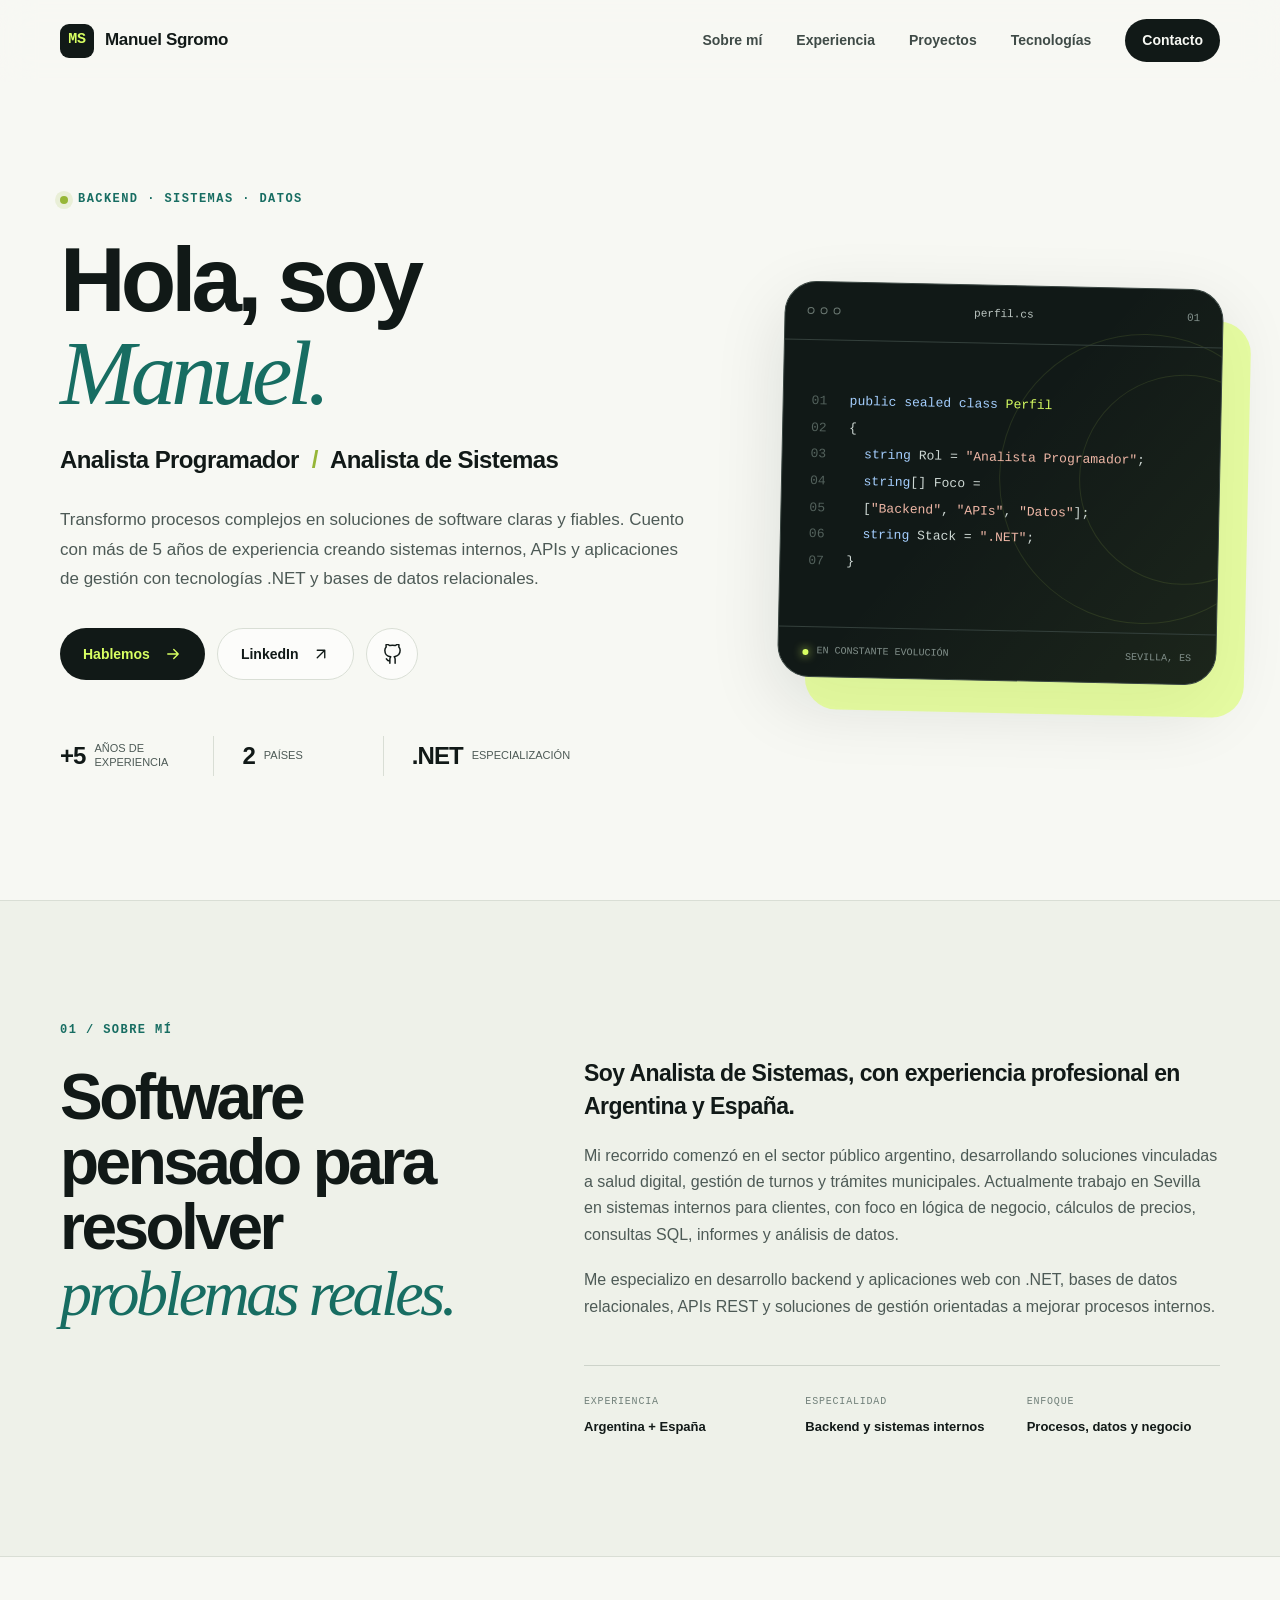
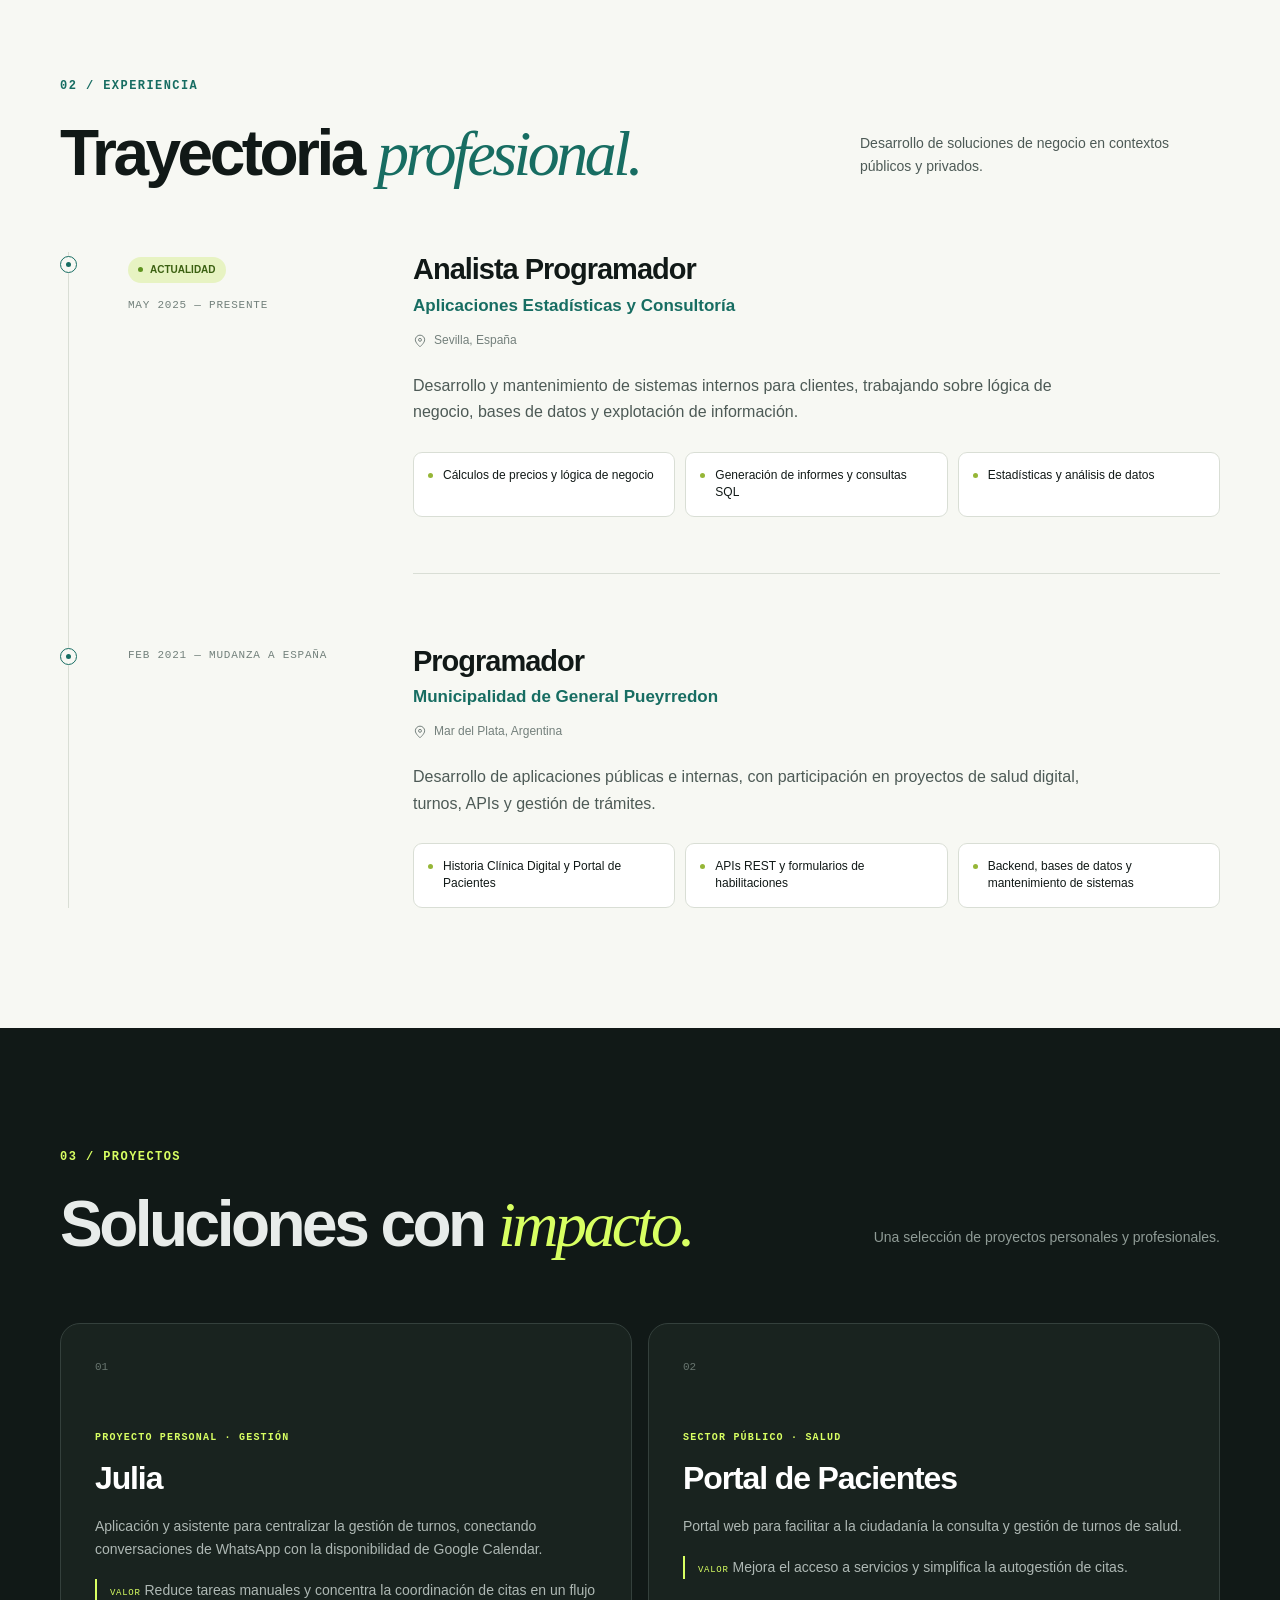
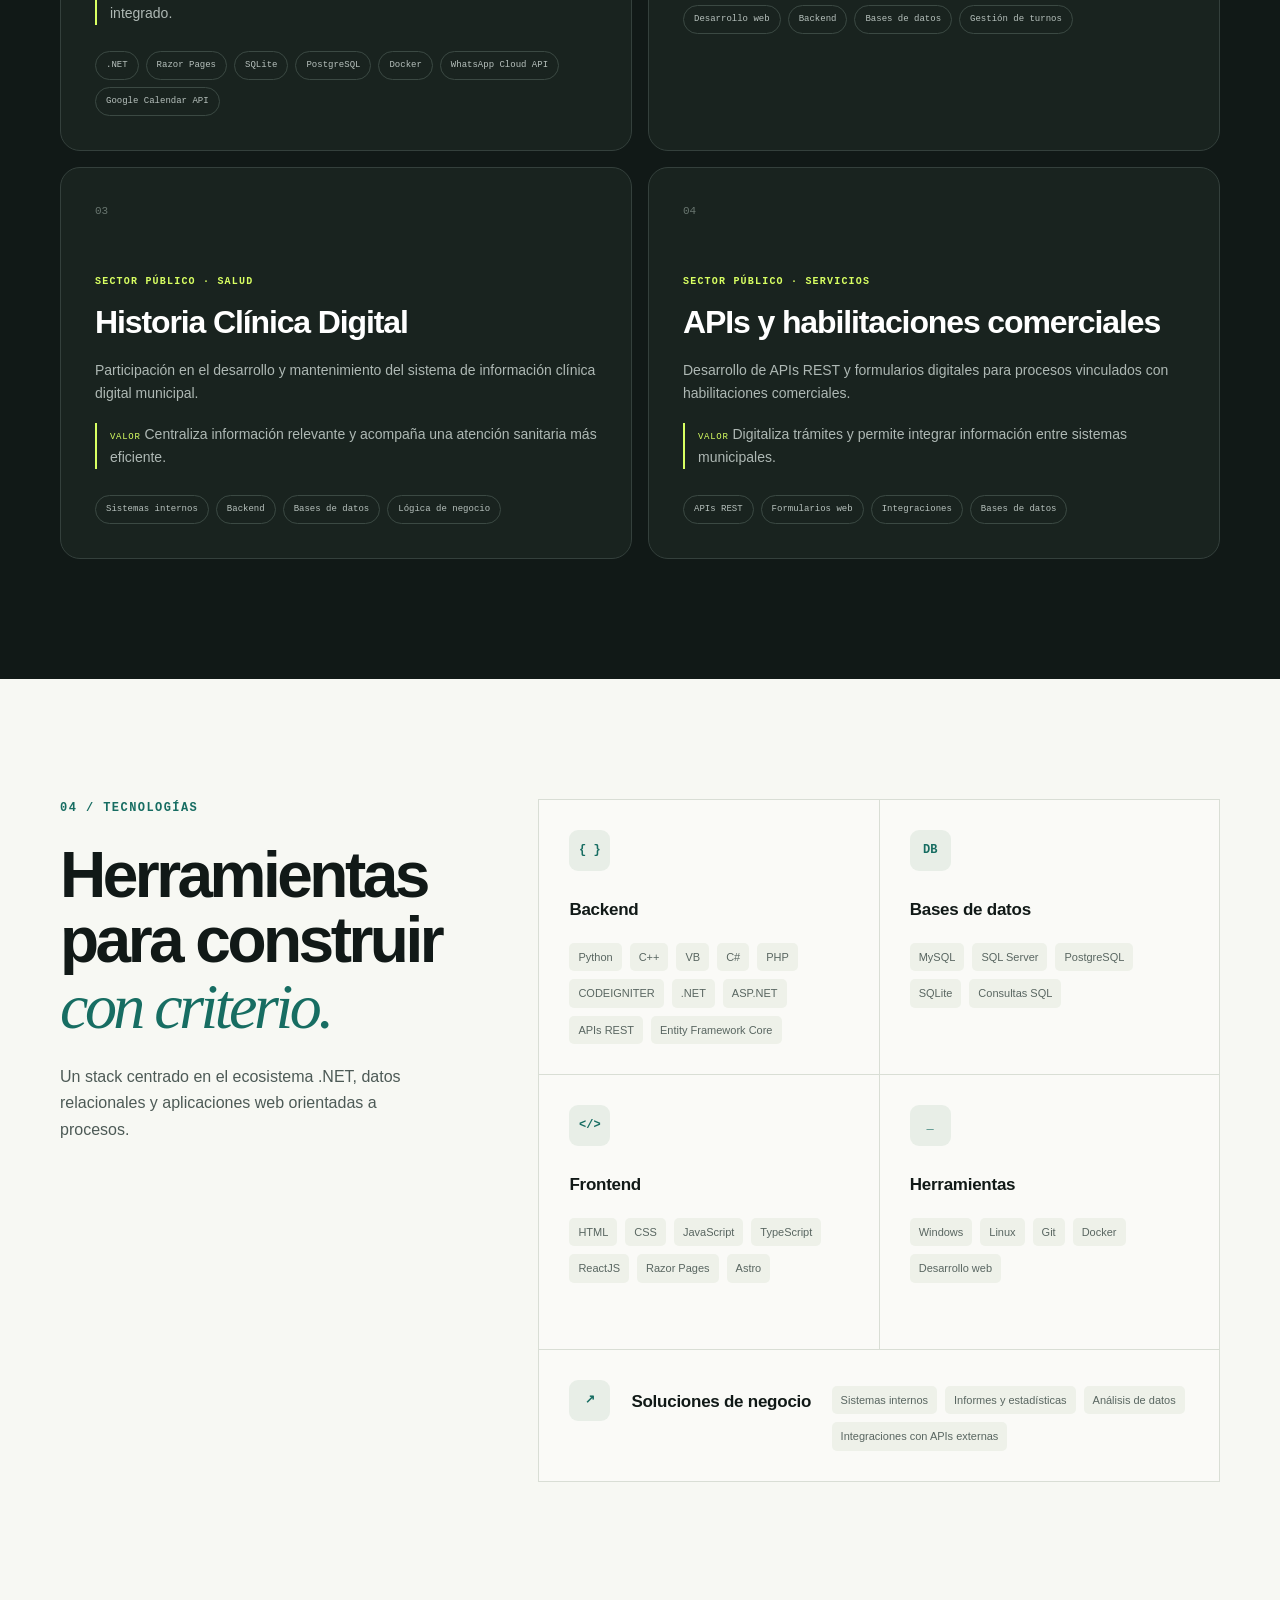
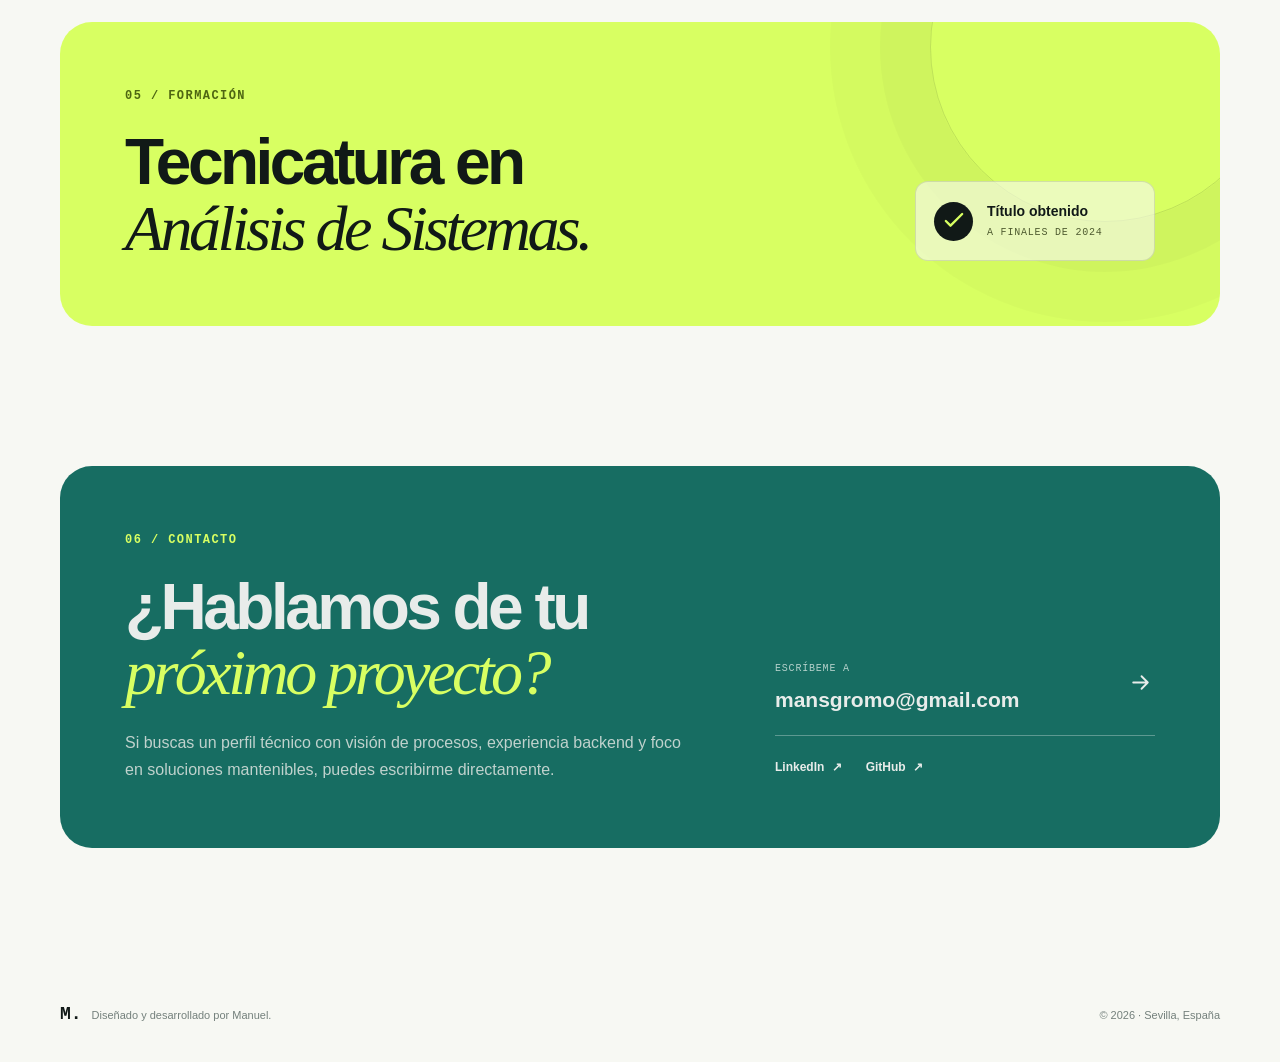
==== index.html @ 5b194688 "Add JSON-LD structured data for personal info Added structured data for 'Manuel Sgromo' as a Person." ====
<!DOCTYPE html>
<html lang="es">
<head>
    <meta charset="utf-8">
    <meta name="viewport" content="width=device-width, initial-scale=1.0">
    <title>Manuel — Analista Programador</title>
    <meta name="description" content="Portfolio de Manuel, Analista Programador con experiencia en .NET, sistemas internos, APIs REST, bases de datos e informes.">
    <meta name="theme-color" content="#111917">
    <meta property="og:type" content="website">
    <meta property="og:title" content="Manuel — Analista Programador">
    <meta property="og:description" content="Desarrollo backend, sistemas internos, APIs y soluciones de gestión con .NET.">
    <link rel="icon" href="favicon.svg" type="image/svg+xml">
    <link rel="stylesheet" href="css/site.css">
    <script type="application/ld+json">
    {
      "@context": "https://schema.org",
      "@type": "Person",
      "name": "Manuel Sgromo",
      "jobTitle": "Analista Programador",
      "url": "https://manuelsgromo.dev.ar",
      "email": "mansgromo@gmail.com",
      "sameAs": [
        "https://www.linkedin.com/in/manuelsgromo/",
        "https://github.com/Msgromo"
      ],
      "worksFor": {
        "@type": "Organization",
        "name": "Aplicaciones Estadísticas y Consultoría"
      },
      "address": {
        "@type": "PostalAddress",
        "addressLocality": "Sevilla",
        "addressCountry": "ES"
      },
      "knowsAbout": [".NET", "C#", "ASP.NET", "Razor Pages", "SQL Server", "PostgreSQL", "APIs REST", "Entity Framework Core", "Docker"]
    }
    </script>
</head>
<body>
    <a class="skip-link" href="#contenido">Saltar al contenido</a>

    <header class="site-header" id="inicio">
        <nav class="nav container" aria-label="Navegación principal">
            <a class="brand" href="#inicio" aria-label="Ir al inicio">
                <span class="brand-mark" aria-hidden="true">MS</span>
                <span>Manuel Sgromo</span>
            </a>

            <button class="menu-button" type="button" aria-expanded="false" aria-controls="main-menu">
                <span class="sr-only">Abrir menú</span>
                <span></span><span></span>
            </button>

            <div class="nav-menu" id="main-menu">
                <a href="#sobre-mi">Sobre mí</a>
                <a href="#experiencia">Experiencia</a>
                <a href="#proyectos">Proyectos</a>
                <a href="#tecnologias">Tecnologías</a>
                <a class="nav-contact" href="#contacto">Contacto</a>
            </div>
        </nav>
    </header>

    <main id="contenido">
        <section class="hero section" aria-labelledby="hero-title">
            <div class="container hero-grid">
                <div class="hero-copy">
                    <p class="eyebrow"><span></span> Backend · Sistemas · Datos</p>
                    <h1 id="hero-title">Hola, soy <em>Manuel.</em></h1>
                    <p class="hero-role">Analista Programador <span>/</span> Analista de Sistemas</p>
                    <p class="hero-description">
                        Transformo procesos complejos en soluciones de software claras y fiables. Cuento con más de 5 años de
                        experiencia creando sistemas internos, APIs y aplicaciones de gestión con tecnologías .NET y bases de
                        datos relacionales.
                    </p>
                    <div class="hero-actions">
                        <a class="button button-primary" href="#contacto">
                            Hablemos
                            <svg viewBox="0 0 24 24" aria-hidden="true">
                                <path d="m5 12h14m-6-6 6 6-6 6"></path>
                            </svg>
                        </a>
                        <a class="button button-secondary" href="https://www.linkedin.com/in/manuelsgromo/" target="_blank" rel="noreferrer">
                            LinkedIn
                            <svg viewBox="0 0 24 24" aria-hidden="true">
                                <path d="M7 17 17 7M7 7h10v10"></path>
                            </svg>
                        </a>
                        <a class="icon-button" href="https://github.com/Msgromo" target="_blank" rel="noreferrer" aria-label="Perfil de GitHub de Manuel">
                            <svg viewBox="0 0 24 24" aria-hidden="true">
                                <path d="M15 22v-4a4.8 4.8 0 0 0-1-3.5c3.28-.36 6.72-1.61 6.72-7.25A5.65 5.65 0 0 0 19.22 3.3 5.3 5.3 0 0 0 19.08.3S17.9-.08 15 1.8a13.4 13.4 0 0 0-6 0C6.1-.08 4.92.3 4.92.3a5.3 5.3 0 0 0-.14 3A5.65 5.65 0 0 0 3.28 7.3c0 5.6 3.44 6.85 6.72 7.25A4.8 4.8 0 0 0 9 18v4M9 19c-3 .92-3-1.5-4-2"></path>
                            </svg>
                        </a>
                    </div>

                    <dl class="hero-stats" aria-label="Resumen profesional">
                        <div>
                            <dt>+5</dt>
                            <dd>años de experiencia</dd>
                        </div>
                        <div>
                            <dt>2</dt>
                            <dd>países</dd>
                        </div>
                        <div>
                            <dt>.NET</dt>
                            <dd>especialización</dd>
                        </div>
                    </dl>
                </div>

                <div class="profile-card" aria-label="Perfil técnico de Manuel">
                    <div class="profile-card-top">
                        <span class="window-dots" aria-hidden="true"><i></i><i></i><i></i></span>
                        <span>perfil.cs</span>
                        <span>01</span>
                    </div>
                    <div class="code-block" aria-hidden="true">
                        <p><span class="line-number">01</span><span class="code-keyword">public sealed class</span> <span class="code-type">Perfil</span></p>
                        <p><span class="line-number">02</span>{</p>
                        <p><span class="line-number">03</span>&nbsp;&nbsp;<span class="code-keyword">string</span> Rol = <span class="code-string">"Analista Programador"</span>;</p>
                        <p><span class="line-number">04</span>&nbsp;&nbsp;<span class="code-keyword">string</span>[] Foco =</p>
                        <p><span class="line-number">05</span>&nbsp;&nbsp;[<span class="code-string">"Backend"</span>, <span class="code-string">"APIs"</span>, <span class="code-string">"Datos"</span>];</p>
                        <p><span class="line-number">06</span>&nbsp;&nbsp;<span class="code-keyword">string</span> Stack = <span class="code-string">".NET"</span>;</p>
                        <p><span class="line-number">07</span>}</p>
                    </div>
                    <div class="profile-card-footer">
                        <span><i></i> En constante evolución</span>
                        <span>Sevilla, ES</span>
                    </div>
                    <div class="orbit orbit-one"></div>
                    <div class="orbit orbit-two"></div>
                </div>
            </div>
        </section>

        <section class="section section-muted" id="sobre-mi" aria-labelledby="about-title">
            <div class="container about-grid">
                <header class="section-heading">
                    <p class="section-index">01 / Sobre mí</p>
                    <h2 id="about-title">Software pensado para resolver <em>problemas reales.</em></h2>
                </header>
                <div class="about-content">
                    <p class="about-lead">Soy Analista de Sistemas, con experiencia profesional en Argentina y España.</p>
                    <p>Mi recorrido comenzó en el sector público argentino, desarrollando soluciones vinculadas a salud digital,
                        gestión de turnos y trámites municipales. Actualmente trabajo en Sevilla en sistemas internos para
                        clientes, con foco en lógica de negocio, cálculos de precios, consultas SQL, informes y análisis de
                        datos.</p>
                    <p>Me especializo en desarrollo backend y aplicaciones web con .NET, bases de datos relacionales, APIs REST
                        y soluciones de gestión orientadas a mejorar procesos internos.</p>
                    <div class="about-details">
                        <div><span>Experiencia</span><strong>Argentina + España</strong></div>
                        <div><span>Especialidad</span><strong>Backend y sistemas internos</strong></div>
                        <div><span>Enfoque</span><strong>Procesos, datos y negocio</strong></div>
                    </div>
                </div>
            </div>
        </section>

        <section class="section" id="experiencia" aria-labelledby="experience-title">
            <div class="container">
                <header class="section-heading heading-row">
                    <div>
                        <p class="section-index">02 / Experiencia</p>
                        <h2 id="experience-title">Trayectoria <em>profesional.</em></h2>
                    </div>
                    <p class="heading-note">Desarrollo de soluciones de negocio en contextos públicos y privados.</p>
                </header>

                <div class="timeline">
                    <article class="experience-card">
                        <div class="timeline-marker"><span></span></div>
                        <div class="experience-meta">
                            <span class="status-pill"><i></i> Actualidad</span>
                            <time datetime="2025-05">MAY 2025 — PRESENTE</time>
                        </div>
                        <div class="experience-body">
                            <h3>Analista Programador</h3>
                            <p class="company">Aplicaciones Estadísticas y Consultoría</p>
                            <p class="location"><svg viewBox="0 0 24 24" aria-hidden="true"><path d="M20 10c0 5-8 12-8 12S4 15 4 10a8 8 0 1 1 16 0Z"></path><circle cx="12" cy="10" r="2.5"></circle></svg>Sevilla, España</p>
                            <p>Desarrollo y mantenimiento de sistemas internos para clientes, trabajando sobre lógica de
                                negocio, bases de datos y explotación de información.</p>
                            <ul class="responsibility-list">
                                <li>Cálculos de precios y lógica de negocio</li>
                                <li>Generación de informes y consultas SQL</li>
                                <li>Estadísticas y análisis de datos</li>
                            </ul>
                        </div>
                    </article>

                    <article class="experience-card">
                        <div class="timeline-marker"><span></span></div>
                        <div class="experience-meta">
                            <time datetime="2021-02">FEB 2021 — MUDANZA A ESPAÑA</time>
                        </div>
                        <div class="experience-body">
                            <h3>Programador</h3>
                            <p class="company">Municipalidad de General Pueyrredon</p>
                            <p class="location"><svg viewBox="0 0 24 24" aria-hidden="true"><path d="M20 10c0 5-8 12-8 12S4 15 4 10a8 8 0 1 1 16 0Z"></path><circle cx="12" cy="10" r="2.5"></circle></svg>Mar del Plata, Argentina</p>
                            <p>Desarrollo de aplicaciones públicas e internas, con participación en proyectos de salud digital,
                                turnos, APIs y gestión de trámites.</p>
                            <ul class="responsibility-list">
                                <li>Historia Clínica Digital y Portal de Pacientes</li>
                                <li>APIs REST y formularios de habilitaciones</li>
                                <li>Backend, bases de datos y mantenimiento de sistemas</li>
                            </ul>
                        </div>
                    </article>
                </div>
            </div>
        </section>

        <section class="section section-dark" id="proyectos" aria-labelledby="projects-title">
            <div class="container">
                <header class="section-heading heading-row heading-light">
                    <div>
                        <p class="section-index">03 / Proyectos</p>
                        <h2 id="projects-title">Soluciones con <em>impacto.</em></h2>
                    </div>
                    <p class="heading-note">Una selección de proyectos personales y profesionales.</p>
                </header>

                <div class="projects-grid">
                    <article class="project-card">
                        <div class="project-number">01</div>
                        <div class="project-content">
                            <div class="project-kicker">Proyecto personal · Gestión</div>
                            <h3>Julia</h3>
                            <p>Aplicación y asistente para centralizar la gestión de turnos, conectando conversaciones de
                                WhatsApp con la disponibilidad de Google Calendar.</p>
                            <p class="project-value"><span>Valor</span> Reduce tareas manuales y concentra la coordinación de
                                citas en un flujo integrado.</p>
                            <ul class="tag-list" aria-label="Tecnologías de Julia">
                                <li>.NET</li>
                                <li>Razor Pages</li>
                                <li>SQLite</li>
                                <li>PostgreSQL</li>
                                <li>Docker</li>
                                <li>WhatsApp Cloud API</li>
                                <li>Google Calendar API</li>
                            </ul>
                        </div>
                    </article>

                    <article class="project-card">
                        <div class="project-number">02</div>
                        <div class="project-kicker">Sector público · Salud</div>
                        <h3>Portal de Pacientes</h3>
                        <p>Portal web para facilitar a la ciudadanía la consulta y gestión de turnos de salud.</p>
                        <p class="project-value"><span>Valor</span> Mejora el acceso a servicios y simplifica la autogestión de
                            citas.</p>
                        <ul class="tag-list">
                            <li>Desarrollo web</li>
                            <li>Backend</li>
                            <li>Bases de datos</li>
                            <li>Gestión de turnos</li>
                        </ul>
                    </article>

                    <article class="project-card">
                        <div class="project-number">03</div>
                        <div class="project-kicker">Sector público · Salud</div>
                        <h3>Historia Clínica Digital</h3>
                        <p>Participación en el desarrollo y mantenimiento del sistema de información clínica digital municipal.</p>
                        <p class="project-value"><span>Valor</span> Centraliza información relevante y acompaña una atención
                            sanitaria más eficiente.</p>
                        <ul class="tag-list">
                            <li>Sistemas internos</li>
                            <li>Backend</li>
                            <li>Bases de datos</li>
                            <li>Lógica de negocio</li>
                        </ul>
                    </article>

                    <article class="project-card">
                        <div class="project-number">04</div>
                        <div class="project-kicker">Sector público · Servicios</div>
                        <h3>APIs y habilitaciones comerciales</h3>
                        <p>Desarrollo de APIs REST y formularios digitales para procesos vinculados con habilitaciones
                            comerciales.</p>
                        <p class="project-value"><span>Valor</span> Digitaliza trámites y permite integrar información entre
                            sistemas municipales.</p>
                        <ul class="tag-list">
                            <li>APIs REST</li>
                            <li>Formularios web</li>
                            <li>Integraciones</li>
                            <li>Bases de datos</li>
                        </ul>
                    </article>
                </div>
            </div>
        </section>

        <section class="section" id="tecnologias" aria-labelledby="skills-title">
            <div class="container skills-layout">
                <header class="section-heading skills-heading">
                    <p class="section-index">04 / Tecnologías</p>
                    <h2 id="skills-title">Herramientas para construir <em>con criterio.</em></h2>
                    <p>Un stack centrado en el ecosistema .NET, datos relacionales y aplicaciones web orientadas a procesos.</p>
                </header>

                <div class="skills-grid">
                    <article class="skill-group">
                        <div class="skill-icon">{ }</div>
                        <h3>Backend</h3>
                        <ul>
                            <li>Python</li>
                            <li>C++</li>
                            <li>VB</li>
                            <li>C#</li>
                            <li>PHP</li>
                            <li>CODEIGNITER</li>
                            <li>.NET</li>
                            <li>ASP.NET</li>
                            <li>APIs REST</li>
                            <li>Entity Framework Core</li>
                        </ul>
                    </article>
                    <article class="skill-group">
                        <div class="skill-icon">DB</div>
                        <h3>Bases de datos</h3>
                        <ul>
                            <li>MySQL</li>
                            <li>SQL Server</li>
                            <li>PostgreSQL</li>
                            <li>SQLite</li>
                            <li>Consultas SQL</li>
                        </ul>
                    </article>
                    <article class="skill-group">
                        <div class="skill-icon">&lt;/&gt;</div>
                        <h3>Frontend</h3>
                        <ul>
                            <li>HTML</li>
                            <li>CSS</li>
                            <li>JavaScript</li>
                            <li>TypeScript</li>
                            <li>ReactJS</li>
                            <li>Razor Pages</li>
                            <li>Astro</li>
                        </ul>
                    </article>
                    <article class="skill-group">
                        <div class="skill-icon">_</div>
                        <h3>Herramientas</h3>
                        <ul>
                            <li>Windows</li>
                            <li>Linux</li>
                            <li>Git</li>
                            <li>Docker</li>
                            <li>Desarrollo web</li>
                        </ul>
                    </article>
                    <article class="skill-group skill-wide">
                        <div class="skill-icon">↗</div>
                        <h3>Soluciones de negocio</h3>
                        <ul>
                            <li>Sistemas internos</li>
                            <li>Informes y estadísticas</li>
                            <li>Análisis de datos</li>
                            <li>Integraciones con APIs externas</li>
                        </ul>
                    </article>
                </div>
            </div>
        </section>

        <section class="section education-section" id="formacion" aria-labelledby="education-title">
            <div class="container">
                <article class="education-card">
                    <div>
                        <p class="section-index">05 / Formación</p>
                        <h2 id="education-title">Tecnicatura en<br><em>Análisis de Sistemas.</em></h2>
                    </div>
                    <div class="education-meta">
                        <span class="education-check" aria-hidden="true"><svg viewBox="0 0 24 24"><path d="m5 12 4 4L19 6"></path></svg></span>
                        <div><strong>Título obtenido</strong><span>A finales de 2024</span></div>
                    </div>
                </article>
            </div>
        </section>

        <section class="section contact-section" id="contacto" aria-labelledby="contact-title">
            <div class="container">
                <div class="contact-card">
                    <p class="section-index">06 / Contacto</p>
                    <div class="contact-grid">
                        <div>
                            <h2 id="contact-title">¿Hablamos de tu <em>próximo proyecto?</em></h2>
                            <p>Si buscas un perfil técnico con visión de procesos, experiencia backend y foco en soluciones
                                mantenibles, puedes escribirme directamente.</p>
                        </div>
                        <div class="contact-actions">
                            <a class="contact-email" href="mailto:mansgromo@gmail.com"><span>Escríbeme a</span><strong>mansgromo@gmail.com</strong><svg viewBox="0 0 24 24" aria-hidden="true"><path d="m5 12h14m-6-6 6 6-6 6"></path></svg></a>
                            <div class="social-links">
                                <a href="https://www.linkedin.com/in/manuelsgromo/" target="_blank" rel="noreferrer">LinkedIn <span>↗</span></a>
                                <a href="https://github.com/Msgromo" target="_blank" rel="noreferrer">GitHub <span>↗</span></a>
                            </div>
                        </div>
                    </div>
                </div>
            </div>
        </section>
    </main>

    <footer class="site-footer">
        <div class="container footer-inner">
            <p><span class="footer-mark">M.</span> Diseñado y desarrollado por Manuel.</p>
            <p>&copy; 2026 · Sevilla, España</p>
        </div>
    </footer>

    <script src="js/site.js"></script>
</body>
</html>
---- css/site.css ----
:root {
    --ink: #111917;
    --ink-soft: #4d5a56;
    --paper: #f7f8f3;
    --paper-deep: #eef1e9;
    --white: #ffffff;
    --accent: #d8ff62;
    --accent-dark: #96b637;
    --teal: #176d62;
    --line: #d9ded5;
    --dark-line: #34403c;
    --radius-sm: 10px;
    --radius-md: 20px;
    --radius-lg: 32px;
    --shadow: 0 24px 70px rgba(17, 25, 23, 0.12);
    --container: 1160px;
}

*,
*::before,
*::after {
    box-sizing: border-box;
}

html {
    scroll-behavior: smooth;
    scroll-padding-top: 90px;
}

body {
    margin: 0;
    color: var(--ink);
    background: var(--paper);
    font-family: Inter, ui-sans-serif, -apple-system, BlinkMacSystemFont, "Segoe UI", sans-serif;
    font-size: 16px;
    line-height: 1.65;
    text-rendering: optimizeLegibility;
    -webkit-font-smoothing: antialiased;
}

body::before {
    position: fixed;
    z-index: -1;
    inset: 0;
    background-image: radial-gradient(rgba(17, 25, 23, 0.055) 0.7px, transparent 0.7px);
    background-size: 18px 18px;
    content: "";
    pointer-events: none;
}

a {
    color: inherit;
    text-decoration: none;
}

button,
a {
    -webkit-tap-highlight-color: transparent;
}

button {
    font: inherit;
}

svg {
    display: block;
}

p,
h1,
h2,
h3,
dl,
dd {
    margin: 0;
}

ul {
    margin: 0;
    padding: 0;
    list-style: none;
}

.container {
    width: min(calc(100% - 48px), var(--container));
    margin-inline: auto;
}

.section {
    padding: 120px 0;
}

.sr-only {
    position: absolute;
    width: 1px;
    height: 1px;
    padding: 0;
    margin: -1px;
    overflow: hidden;
    clip: rect(0, 0, 0, 0);
    white-space: nowrap;
    border: 0;
}

.skip-link {
    position: fixed;
    z-index: 100;
    top: 12px;
    left: 12px;
    padding: 10px 16px;
    color: var(--paper);
    background: var(--ink);
    border-radius: 8px;
    transform: translateY(-150%);
    transition: transform 160ms ease;
}

.skip-link:focus {
    transform: translateY(0);
}

:focus-visible {
    outline: 3px solid var(--teal);
    outline-offset: 4px;
}

.site-header {
    position: sticky;
    z-index: 50;
    top: 0;
    height: 82px;
    border-bottom: 1px solid transparent;
    background: rgba(247, 248, 243, 0.88);
    backdrop-filter: blur(16px);
    transition: border-color 180ms ease, box-shadow 180ms ease;
}

.site-header.is-scrolled {
    border-color: rgba(17, 25, 23, 0.09);
    box-shadow: 0 8px 30px rgba(17, 25, 23, 0.04);
}

.nav {
    display: flex;
    align-items: center;
    justify-content: space-between;
    height: 100%;
}

.brand {
    display: inline-flex;
    gap: 11px;
    align-items: center;
    font-size: 17px;
    font-weight: 750;
    letter-spacing: -0.02em;
}

.brand-mark {
    display: grid;
    width: 34px;
    height: 34px;
    color: var(--accent);
    background: var(--ink);
    border-radius: 9px;
    place-items: center;
    font-family: ui-monospace, "Cascadia Code", monospace;
    font-size: 15px;
}

.nav-menu {
    display: flex;
    gap: 34px;
    align-items: center;
    color: #3f4b47;
    font-size: 14px;
    font-weight: 600;
}

.nav-menu>a:not(.nav-contact) {
    position: relative;
}

.nav-menu>a:not(.nav-contact)::after {
    position: absolute;
    right: 0;
    bottom: -5px;
    left: 0;
    height: 1px;
    background: var(--ink);
    content: "";
    transform: scaleX(0);
    transform-origin: right;
    transition: transform 180ms ease;
}

.nav-menu>a:hover::after {
    transform: scaleX(1);
    transform-origin: left;
}

.nav-contact {
    padding: 10px 17px;
    color: var(--paper);
    background: var(--ink);
    border-radius: 99px;
    transition: background 160ms ease, transform 160ms ease;
}

.nav-contact:hover {
    background: var(--teal);
    transform: translateY(-1px);
}

.menu-button {
    display: none;
    width: 42px;
    height: 42px;
    border: 1px solid var(--line);
    background: transparent;
    border-radius: 50%;
}

.menu-button>span:not(.sr-only) {
    display: block;
    width: 16px;
    height: 1.5px;
    margin: 5px auto;
    background: var(--ink);
    transition: transform 160ms ease;
}

.hero {
    display: flex;
    align-items: center;
    min-height: calc(100vh - 82px);
    min-height: calc(100svh - 82px);
    padding: 80px 0 96px;
    overflow: hidden;
}

.hero-grid {
    display: grid;
    grid-template-columns: minmax(0, 1.18fr) minmax(420px, 0.82fr);
    gap: 90px;
    align-items: center;
}

.eyebrow,
.section-index,
.project-kicker {
    color: var(--teal);
    font-family: ui-monospace, "Cascadia Code", monospace;
    font-size: 12px;
    font-weight: 700;
    letter-spacing: 0.12em;
    text-transform: uppercase;
}

.eyebrow {
    display: flex;
    gap: 10px;
    align-items: center;
    margin-bottom: 24px;
}

.eyebrow span {
    width: 8px;
    height: 8px;
    background: var(--accent-dark);
    border-radius: 50%;
    box-shadow: 0 0 0 5px rgba(150, 182, 55, 0.14);
}

h1,
h2 {
    font-weight: 600;
    letter-spacing: -0.055em;
    line-height: 1.02;
}

h1 {
    max-width: 720px;
    font-size: clamp(58px, 7.1vw, 96px);
}

h1 em,
h2 em {
    color: var(--teal);
    font-family: Georgia, "Times New Roman", serif;
    font-weight: 400;
}

.hero-role {
    margin-top: 20px;
    font-size: clamp(18px, 2vw, 24px);
    font-weight: 650;
    letter-spacing: -0.025em;
}

.hero-role span {
    padding: 0 7px;
    color: var(--accent-dark);
}

.hero-description {
    max-width: 650px;
    margin-top: 25px;
    color: var(--ink-soft);
    font-size: 17px;
    line-height: 1.75;
}

.hero-actions {
    display: flex;
    gap: 12px;
    align-items: center;
    margin-top: 34px;
}

.button,
.icon-button {
    display: inline-flex;
    align-items: center;
    justify-content: center;
    height: 52px;
    border-radius: 99px;
    font-size: 14px;
    font-weight: 750;
    transition: transform 160ms ease, background 160ms ease, color 160ms ease;
}

.button {
    gap: 14px;
    padding: 0 23px;
}

.button svg,
.contact-email svg {
    width: 18px;
    fill: none;
    stroke: currentColor;
    stroke-linecap: round;
    stroke-linejoin: round;
    stroke-width: 1.8;
}

.button-primary {
    color: var(--accent);
    background: var(--ink);
}

.button-primary:hover {
    color: var(--white);
    background: var(--teal);
    transform: translateY(-2px);
}

.button-secondary {
    border: 1px solid var(--line);
    background: rgba(255, 255, 255, 0.58);
}

.button-secondary:hover,
.icon-button:hover {
    border-color: var(--ink);
    transform: translateY(-2px);
}

.icon-button {
    width: 52px;
    border: 1px solid var(--line);
    background: rgba(255, 255, 255, 0.58);
}

.icon-button svg {
    width: 21px;
    fill: none;
    stroke: currentColor;
    stroke-linecap: round;
    stroke-linejoin: round;
    stroke-width: 1.7;
}

.hero-stats {
    display: flex;
    gap: 34px;
    margin-top: 56px;
}

.hero-stats div {
    display: grid;
    grid-template-columns: auto minmax(45px, 85px);
    gap: 9px;
    align-items: center;
}

.hero-stats div+div {
    padding-left: 28px;
    border-left: 1px solid var(--line);
}

.hero-stats dt {
    font-size: 24px;
    font-weight: 750;
    letter-spacing: -0.04em;
}

.hero-stats dd {
    color: var(--ink-soft);
    font-size: 11px;
    line-height: 1.25;
    text-transform: uppercase;
}

.profile-card {
    position: relative;
    min-height: 396px;
    color: #ced8d4;
    background: var(--ink);
    border: 1px solid #3a4642;
    border-radius: var(--radius-lg);
    box-shadow: 28px 32px 0 rgba(216, 255, 98, 0.56), var(--shadow);
    overflow: hidden;
    transform: rotate(1.2deg);
}

.profile-card::before {
    position: absolute;
    inset: 0;
    background: linear-gradient(130deg, transparent 45%, rgba(216, 255, 98, 0.055));
    content: "";
    pointer-events: none;
}

.profile-card-top {
    position: relative;
    z-index: 1;
    display: grid;
    grid-template-columns: 1fr 1fr 1fr;
    align-items: center;
    height: 58px;
    padding: 0 22px;
    color: #82908b;
    border-bottom: 1px solid var(--dark-line);
    font-family: ui-monospace, "Cascadia Code", monospace;
    font-size: 11px;
}

.profile-card-top> :nth-child(2) {
    color: #bec8c4;
    text-align: center;
}

.profile-card-top> :last-child {
    text-align: right;
}

.window-dots {
    display: flex;
    gap: 6px;
}

.window-dots i {
    display: block;
    width: 7px;
    height: 7px;
    border: 1px solid #697670;
    border-radius: 50%;
}

.code-block {
    position: relative;
    z-index: 1;
    padding: 48px 28px 40px;
    font-family: ui-monospace, "Cascadia Code", Consolas, monospace;
    font-size: 13px;
    line-height: 2.05;
    white-space: nowrap;
}

.line-number {
    display: inline-block;
    width: 38px;
    color: #53615c;
    user-select: none;
}

.code-keyword {
    color: #a5cfff;
}

.code-type {
    color: #d8ff62;
}

.code-string {
    color: #efb7a6;
}

.profile-card-footer {
    position: absolute;
    z-index: 2;
    right: 0;
    bottom: 0;
    left: 0;
    display: flex;
    align-items: center;
    justify-content: space-between;
    height: 50px;
    padding: 0 24px;
    color: #82908b;
    border-top: 1px solid var(--dark-line);
    font-family: ui-monospace, "Cascadia Code", monospace;
    font-size: 10px;
    text-transform: uppercase;
}

.profile-card-footer span:first-child {
    display: flex;
    gap: 8px;
    align-items: center;
}

.profile-card-footer i {
    width: 6px;
    height: 6px;
    background: var(--accent);
    border-radius: 50%;
    box-shadow: 0 0 10px var(--accent);
}

.orbit {
    position: absolute;
    right: -70px;
    border: 1px solid rgba(216, 255, 98, 0.1);
    border-radius: 50%;
}

.orbit-one {
    top: 85px;
    width: 210px;
    height: 210px;
}

.orbit-two {
    top: 45px;
    width: 290px;
    height: 290px;
}

.section-muted {
    background: var(--paper-deep);
    border-block: 1px solid var(--line);
}

.about-grid {
    display: grid;
    grid-template-columns: 0.8fr 1.2fr;
    gap: 100px;
}

.section-index {
    margin-bottom: 24px;
}

.section-heading h2,
.education-card h2,
.contact-card h2 {
    font-size: clamp(42px, 5vw, 66px);
}

.about-content {
    padding-top: 36px;
    color: var(--ink-soft);
    font-size: 16px;
}

.about-content>p+p {
    margin-top: 19px;
}

.about-content .about-lead {
    color: var(--ink);
    font-size: 23px;
    font-weight: 550;
    letter-spacing: -0.025em;
    line-height: 1.45;
}

.about-details {
    display: grid;
    grid-template-columns: repeat(3, 1fr);
    gap: 28px;
    margin-top: 45px;
    padding-top: 28px;
    border-top: 1px solid #cdd3ca;
}

.about-details span,
.education-meta span,
.contact-email>span {
    display: block;
    color: #71807a;
    font-family: ui-monospace, "Cascadia Code", monospace;
    font-size: 10px;
    letter-spacing: 0.08em;
    text-transform: uppercase;
}

.about-details strong {
    display: block;
    margin-top: 7px;
    color: var(--ink);
    font-size: 13px;
    line-height: 1.45;
}

.heading-row {
    display: flex;
    align-items: end;
    justify-content: space-between;
    margin-bottom: 66px;
}

.heading-note {
    max-width: 360px;
    padding-bottom: 8px;
    color: var(--ink-soft);
    font-size: 14px;
}

.timeline {
    position: relative;
}

.timeline::before {
    position: absolute;
    top: 0;
    bottom: 0;
    left: 8px;
    width: 1px;
    background: var(--line);
    content: "";
}

.experience-card {
    position: relative;
    display: grid;
    grid-template-columns: 225px 1fr;
    gap: 60px;
    margin-left: 8px;
    padding: 0 0 70px 60px;
}

.experience-card:last-child {
    padding-bottom: 0;
}

.timeline-marker {
    position: absolute;
    top: 4px;
    left: -8px;
    display: grid;
    width: 17px;
    height: 17px;
    background: var(--paper);
    border: 1px solid var(--teal);
    border-radius: 50%;
    place-items: center;
}

.timeline-marker span {
    width: 5px;
    height: 5px;
    background: var(--teal);
    border-radius: 50%;
}

.experience-meta {
    padding-top: 2px;
}

.experience-meta time {
    display: block;
    color: #72807b;
    font-family: ui-monospace, "Cascadia Code", monospace;
    font-size: 11px;
    letter-spacing: 0.07em;
}

.status-pill {
    display: inline-flex;
    gap: 7px;
    align-items: center;
    margin-bottom: 13px;
    padding: 5px 10px;
    color: #3b6011;
    background: #e7f3c2;
    border-radius: 99px;
    font-size: 10px;
    font-weight: 750;
    text-transform: uppercase;
}

.status-pill i {
    width: 5px;
    height: 5px;
    background: #5f941f;
    border-radius: 50%;
}

.experience-body {
    padding-bottom: 56px;
    border-bottom: 1px solid var(--line);
}

.experience-card:last-child .experience-body {
    padding-bottom: 0;
    border-bottom: 0;
}

.experience-body h3 {
    font-size: 29px;
    letter-spacing: -0.035em;
    line-height: 1.2;
}

.company {
    margin-top: 5px;
    color: var(--teal);
    font-size: 17px;
    font-weight: 650;
}

.location {
    display: flex;
    gap: 7px;
    align-items: center;
    margin-top: 11px;
    color: #74807c;
    font-size: 12px;
}

.location svg {
    width: 14px;
    fill: none;
    stroke: currentColor;
    stroke-width: 1.7;
}

.experience-body>p:not(.company, .location) {
    max-width: 700px;
    margin-top: 22px;
    color: var(--ink-soft);
}

.responsibility-list {
    display: grid;
    grid-template-columns: repeat(3, 1fr);
    gap: 10px;
    margin-top: 26px;
}

.responsibility-list li {
    position: relative;
    padding: 14px 14px 14px 29px;
    background: var(--white);
    border: 1px solid var(--line);
    border-radius: 9px;
    font-size: 12px;
    line-height: 1.45;
}

.responsibility-list li::before {
    position: absolute;
    top: 20px;
    left: 14px;
    width: 5px;
    height: 5px;
    background: var(--accent-dark);
    border-radius: 50%;
    content: "";
}

.section-dark {
    color: #e8ecea;
    background: var(--ink);
}

.heading-light .section-index,
.section-dark .project-kicker {
    color: var(--accent);
}

.heading-light h2 em {
    color: var(--accent);
}

.heading-light .heading-note {
    color: #8f9b96;
}

.projects-grid {
    display: grid;
    grid-template-columns: repeat(2, 1fr);
    gap: 16px;
}

.project-card {
    position: relative;
    min-height: 390px;
    padding: 34px;
    background: #19231f;
    border: 1px solid var(--dark-line);
    border-radius: var(--radius-md);
    overflow: hidden;
    transition: border-color 180ms ease, transform 180ms ease, background 180ms ease;
}

.project-card:hover {
    background: #1c2823;
    border-color: #596760;
    transform: translateY(-4px);
}

.project-featured {
    display: grid;
    grid-column: 1 / -1;
    grid-template-columns: 48px minmax(0, 1fr) 180px;
    min-height: 420px;
    padding: 45px;
    background: #1a2b26;
}

.project-number {
    color: #68756f;
    font-family: ui-monospace, "Cascadia Code", monospace;
    font-size: 11px;
}

.project-card:not(.project-featured) .project-number {
    margin-bottom: 54px;
}

.project-kicker {
    margin-bottom: 12px;
    font-size: 10px;
}

.project-card h3 {
    color: var(--white);
    font-size: 32px;
    letter-spacing: -0.035em;
    line-height: 1.2;
}

.project-card p {
    max-width: 620px;
    margin-top: 18px;
    color: #aeb8b4;
    font-size: 14px;
}

.project-value {
    padding-left: 13px;
    border-left: 2px solid var(--accent);
}

.project-value span {
    color: var(--accent);
    font-family: ui-monospace, "Cascadia Code", monospace;
    font-size: 9px;
    letter-spacing: 0.08em;
    text-transform: uppercase;
}

.tag-list {
    display: flex;
    flex-wrap: wrap;
    gap: 7px;
    margin-top: 26px;
}

.tag-list li {
    padding: 6px 10px;
    color: #b7c1bd;
    border: 1px solid #3b4943;
    border-radius: 99px;
    font-family: ui-monospace, "Cascadia Code", monospace;
    font-size: 9px;
}

.project-icon {
    align-self: center;
    width: 125px;
    margin-left: auto;
    fill: none;
    stroke: rgba(216, 255, 98, 0.68);
    stroke-linecap: round;
    stroke-linejoin: round;
    stroke-width: 1.2;
}

.skills-layout {
    display: grid;
    grid-template-columns: 0.72fr 1.28fr;
    gap: 95px;
}

.skills-heading {
    position: sticky;
    top: 125px;
    align-self: start;
}

.skills-heading>p:last-child {
    max-width: 390px;
    margin-top: 25px;
    color: var(--ink-soft);
}

.skills-grid {
    display: grid;
    grid-template-columns: repeat(2, 1fr);
    border-top: 1px solid var(--line);
    border-left: 1px solid var(--line);
}

.skill-group {
    min-height: 275px;
    padding: 30px;
    background: rgba(255, 255, 255, 0.35);
    border-right: 1px solid var(--line);
    border-bottom: 1px solid var(--line);
    transition: background 180ms ease;
}

.skill-group:hover {
    background: var(--white);
}

.skill-wide {
    display: grid;
    grid-column: 1 / -1;
    grid-template-columns: 52px 1fr 1.7fr;
    min-height: auto;
    align-items: start;
}

.skill-icon {
    display: grid;
    width: 41px;
    height: 41px;
    color: var(--teal);
    background: #e8eee7;
    border-radius: 9px;
    place-items: center;
    font-family: ui-monospace, "Cascadia Code", monospace;
    font-size: 12px;
    font-weight: 700;
}

.skill-group h3 {
    margin-top: 25px;
    font-size: 17px;
    letter-spacing: -0.015em;
}

.skill-group ul {
    display: flex;
    flex-wrap: wrap;
    gap: 8px;
    margin-top: 19px;
}

.skill-group li {
    padding: 5px 9px;
    color: #596661;
    background: var(--paper-deep);
    border-radius: 5px;
    font-size: 11px;
}

.skill-wide h3 {
    margin: 8px 0 0 10px;
}

.skill-wide ul {
    margin-top: 6px;
}

.education-section {
    padding-top: 20px;
}

.education-card {
    position: relative;
    display: grid;
    grid-template-columns: 1fr auto;
    gap: 50px;
    align-items: end;
    padding: 65px;
    background: var(--accent);
    border-radius: var(--radius-lg);
    overflow: hidden;
}

.education-card::after {
    position: absolute;
    top: -150px;
    right: -60px;
    width: 350px;
    height: 350px;
    border: 1px solid rgba(17, 25, 23, 0.13);
    border-radius: 50%;
    box-shadow: 0 0 0 50px rgba(17, 25, 23, 0.025), 0 0 0 100px rgba(17, 25, 23, 0.02);
    content: "";
}

.education-card .section-index {
    color: #4e6612;
}

.education-card h2 em {
    color: var(--ink);
}

.education-meta {
    position: relative;
    z-index: 1;
    display: flex;
    gap: 14px;
    align-items: center;
    min-width: 240px;
    padding: 18px;
    background: rgba(247, 248, 243, 0.62);
    border: 1px solid rgba(17, 25, 23, 0.12);
    border-radius: 13px;
}

.education-check {
    display: grid;
    width: 39px;
    height: 39px;
    background: var(--ink);
    border-radius: 50%;
    place-items: center;
    justify-content: center;
}

.education-check svg {
    width: 28px;
    height: 28px;
    fill: none;
    stroke: var(--accent);
    stroke-linecap: round;
    stroke-linejoin: round;
    stroke-width: 2;
}

.education-meta strong,
.education-meta span {
    display: flex;
}

.education-meta strong {
    font-size: 14px;
}

.education-meta span:not(.education-check) {
    margin-top: 2px;
    color: #4f5b30;
}

.contact-section {
    padding-top: 20px;
}

.contact-card {
    padding: 65px;
    color: #e8ecea;
    background: var(--teal);
    border-radius: var(--radius-lg);
}

.contact-card .section-index {
    color: var(--accent);
}

.contact-card h2 em {
    color: var(--accent);
}

.contact-grid {
    display: grid;
    grid-template-columns: 1.2fr 0.8fr;
    gap: 80px;
    align-items: end;
}

.contact-grid>div:first-child>p {
    max-width: 610px;
    margin-top: 25px;
    color: #c0d2cd;
}

.contact-actions {
    padding-bottom: 5px;
}

.contact-email {
    position: relative;
    display: block;
    padding: 18px 48px 18px 0;
    border-bottom: 1px solid rgba(255, 255, 255, 0.3);
}

.contact-email>span {
    color: #b5d1cb;
}

.contact-email strong {
    display: block;
    margin-top: 5px;
    font-size: clamp(16px, 2vw, 21px);
}

.contact-email svg {
    position: absolute;
    top: 27px;
    right: 2px;
    width: 25px;
    transition: transform 160ms ease;
}

.contact-email:hover svg {
    transform: translateX(5px);
}

.social-links {
    display: flex;
    gap: 24px;
    margin-top: 22px;
}

.social-links a {
    font-size: 12px;
    font-weight: 700;
}

.social-links a:hover {
    color: var(--accent);
}

.social-links span {
    margin-left: 4px;
}

.site-footer {
    padding: 32px 0;
}

.footer-inner {
    display: flex;
    align-items: center;
    justify-content: space-between;
    color: #74807c;
    font-size: 11px;
}

.footer-inner p:first-child {
    display: flex;
    gap: 10px;
    align-items: center;
}

.footer-mark {
    color: var(--ink);
    font-family: ui-monospace, "Cascadia Code", monospace;
    font-size: 18px;
    font-weight: 800;
}

@media (max-width: 1020px) {
    .hero-grid {
        grid-template-columns: 1fr;
        gap: 70px;
    }

    .hero-copy {
        max-width: 760px;
    }

    .profile-card {
        width: min(100%, 580px);
        margin-inline: auto;
    }

    .about-grid,
    .skills-layout {
        grid-template-columns: 1fr;
        gap: 55px;
    }

    .about-content {
        padding-top: 0;
    }

    .skills-heading {
        position: static;
    }

    .experience-card {
        grid-template-columns: 180px 1fr;
        gap: 30px;
    }

    .responsibility-list {
        grid-template-columns: 1fr;
    }

    .contact-grid {
        grid-template-columns: 1fr;
        gap: 45px;
    }
}

@media (max-width: 760px) {
    .container {
        width: min(calc(100% - 32px), var(--container));
    }

    .section {
        padding: 84px 0;
    }

    .site-header {
        height: 70px;
    }

    .menu-button {
        display: block;
        cursor: pointer;
    }

    .menu-button[aria-expanded="true"]>span:nth-child(2) {
        transform: translateY(3.25px) rotate(45deg);
    }

    .menu-button[aria-expanded="true"]>span:nth-child(3) {
        transform: translateY(-3.25px) rotate(-45deg);
    }

    .nav-menu {
        position: absolute;
        top: 70px;
        right: 0;
        left: 0;
        display: grid;
        gap: 0;
        align-items: stretch;
        padding: 12px 16px 20px;
        background: rgba(247, 248, 243, 0.98);
        border-bottom: 1px solid var(--line);
        box-shadow: 0 20px 35px rgba(17, 25, 23, 0.07);
    }

    .js .nav-menu {
        display: none;
    }

    .nav-menu.is-open {
        display: grid;
    }

    .nav-menu a {
        padding: 13px 12px;
    }

    .nav-menu>a::after {
        display: none;
    }

    .nav-contact {
        margin-top: 6px;
        text-align: center;
    }

    .hero {
        min-height: auto;
        padding: 70px 0 90px;
    }

    .hero-grid {
        gap: 55px;
    }

    h1 {
        font-size: clamp(50px, 16vw, 74px);
    }

    .hero-role {
        max-width: 330px;
        line-height: 1.45;
    }

    .hero-role span {
        display: none;
    }

    .hero-description {
        font-size: 15px;
    }

    .hero-actions {
        flex-wrap: wrap;
    }

    .hero-actions .button {
        flex: 1;
        min-width: 140px;
    }

    .hero-stats {
        display: grid;
        grid-template-columns: repeat(3, 1fr);
        gap: 12px;
        margin-top: 44px;
    }

    .hero-stats div {
        display: block;
    }

    .hero-stats div+div {
        padding-left: 12px;
    }

    .hero-stats dd {
        margin-top: 5px;
    }

    .profile-card {
        min-height: 340px;
        box-shadow: 14px 16px 0 rgba(216, 255, 98, 0.56), var(--shadow);
    }

    .code-block {
        padding: 36px 16px;
        font-size: 10px;
    }

    .line-number {
        width: 27px;
    }

    .profile-card-footer {
        padding: 0 16px;
        font-size: 8px;
    }

    .section-heading h2,
    .education-card h2,
    .contact-card h2 {
        font-size: clamp(39px, 12vw, 54px);
    }

    .about-details {
        grid-template-columns: 1fr;
        gap: 20px;
    }

    .heading-row {
        display: block;
        margin-bottom: 48px;
    }

    .heading-note {
        margin-top: 22px;
    }

    .experience-card {
        display: block;
        padding: 0 0 58px 34px;
    }

    .experience-meta {
        margin-bottom: 24px;
    }

    .experience-body h3 {
        font-size: 25px;
    }

    .projects-grid {
        grid-template-columns: 1fr;
    }

    .project-card,
    .project-featured {
        display: block;
        grid-column: auto;
        min-height: 0;
        padding: 28px;
    }

    .project-card:not(.project-featured) .project-number,
    .project-featured .project-number {
        margin-bottom: 38px;
    }

    .project-icon {
        display: none;
    }

    .skills-grid {
        grid-template-columns: 1fr;
    }

    .skill-wide {
        display: block;
        grid-column: auto;
        min-height: 275px;
    }

    .skill-wide h3 {
        margin: 25px 0 0;
    }

    .skill-wide ul {
        margin-top: 19px;
    }

    .education-section,
    .contact-section {
        padding-top: 0;
    }

    .education-card,
    .contact-card {
        padding: 38px 26px;
        border-radius: 24px;
    }

    .education-card {
        grid-template-columns: 1fr;
        gap: 38px;
    }

    .education-meta {
        min-width: 0;
    }

    .contact-email strong {
        font-size: 15px;
    }

    .footer-inner {
        display: grid;
        gap: 10px;
    }
}

@media (prefers-reduced-motion: reduce) {
    html {
        scroll-behavior: auto;
    }

    *,
    *::before,
    *::after {
        scroll-behavior: auto !important;
        transition-duration: 0.01ms !important;
    }
}
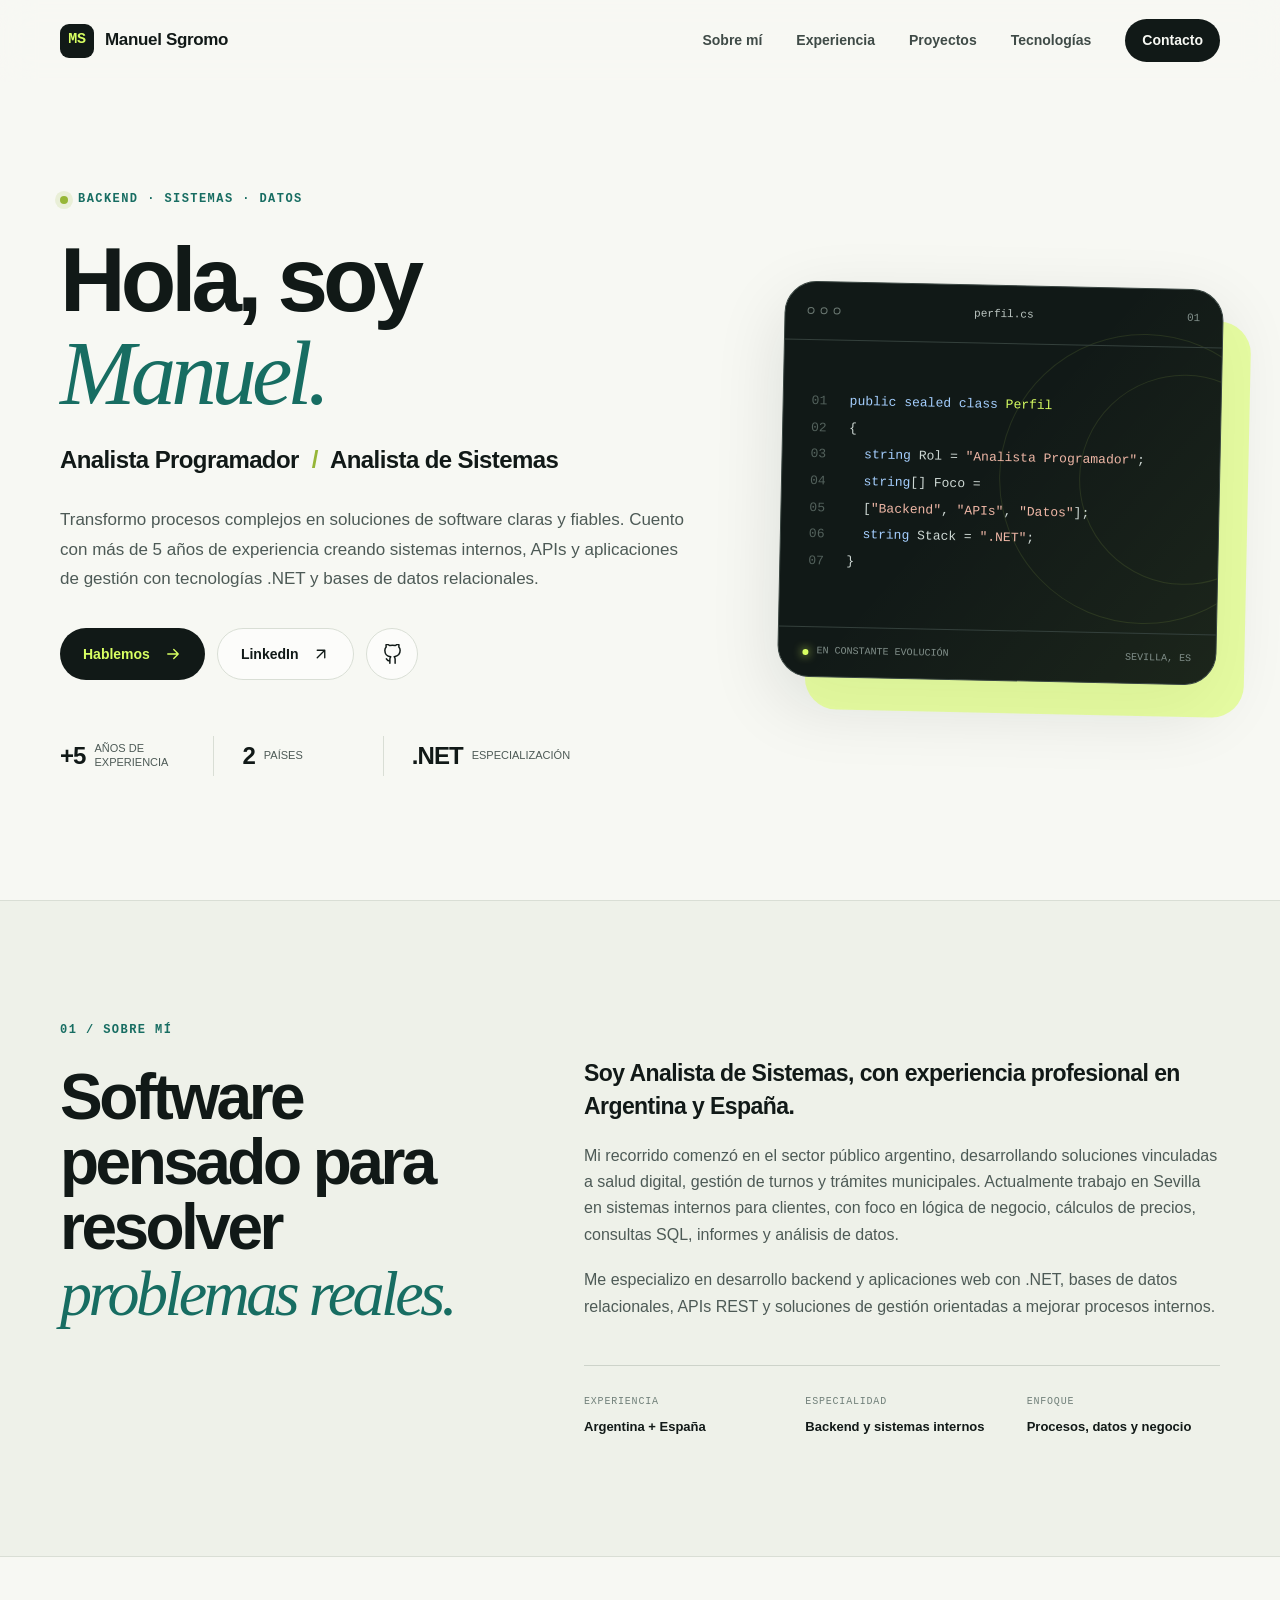
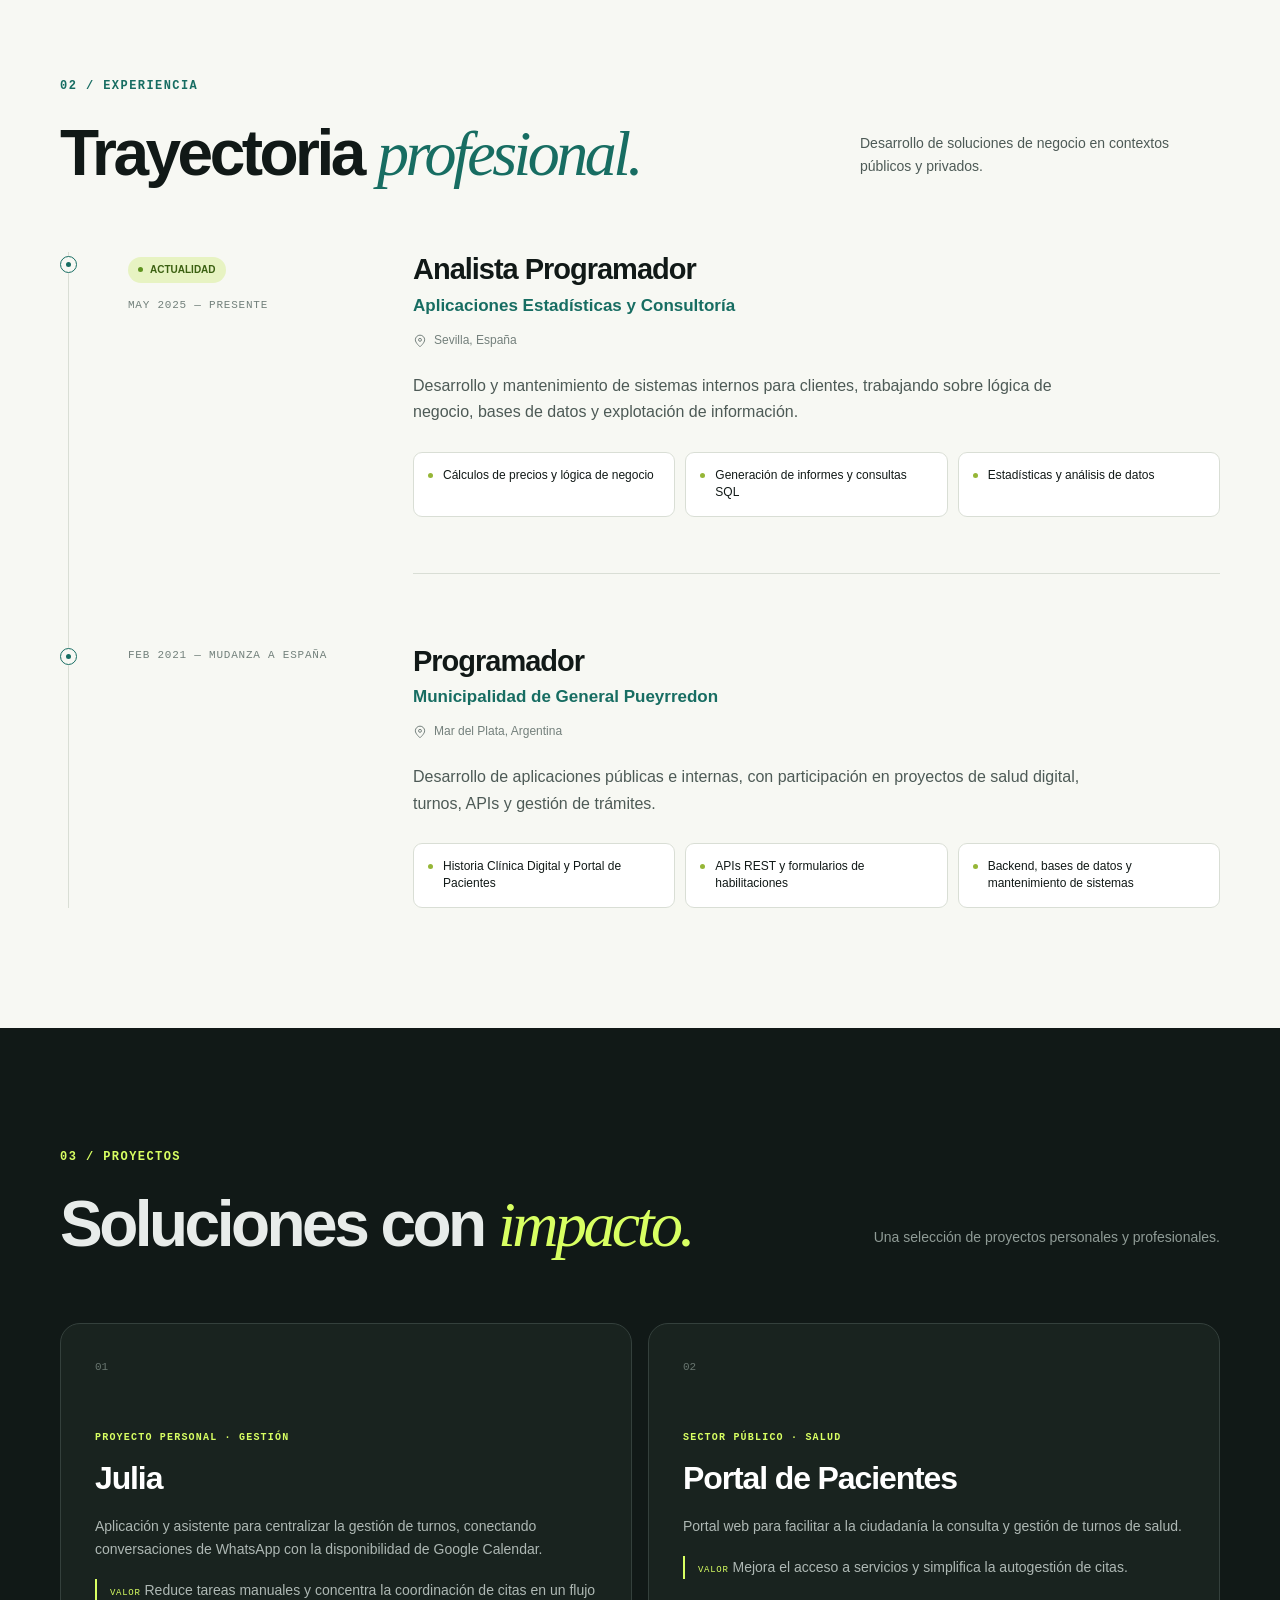
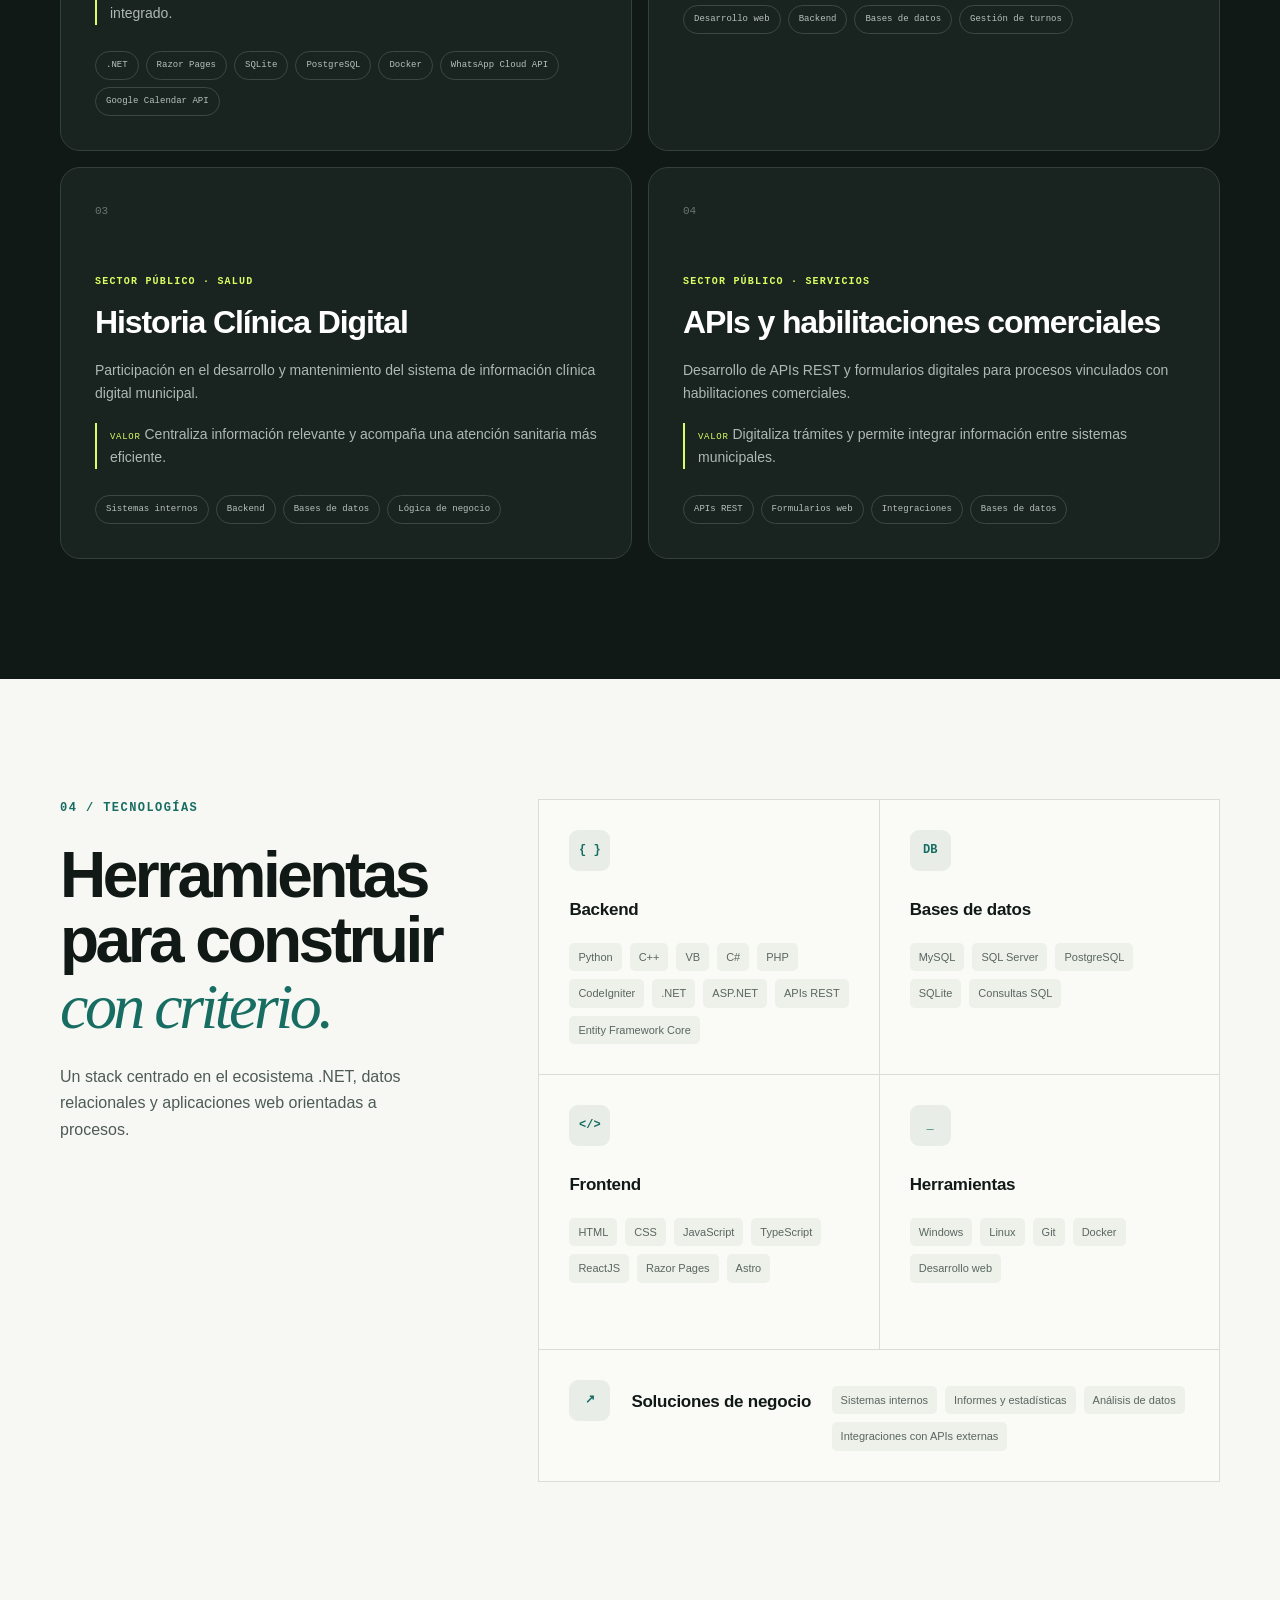
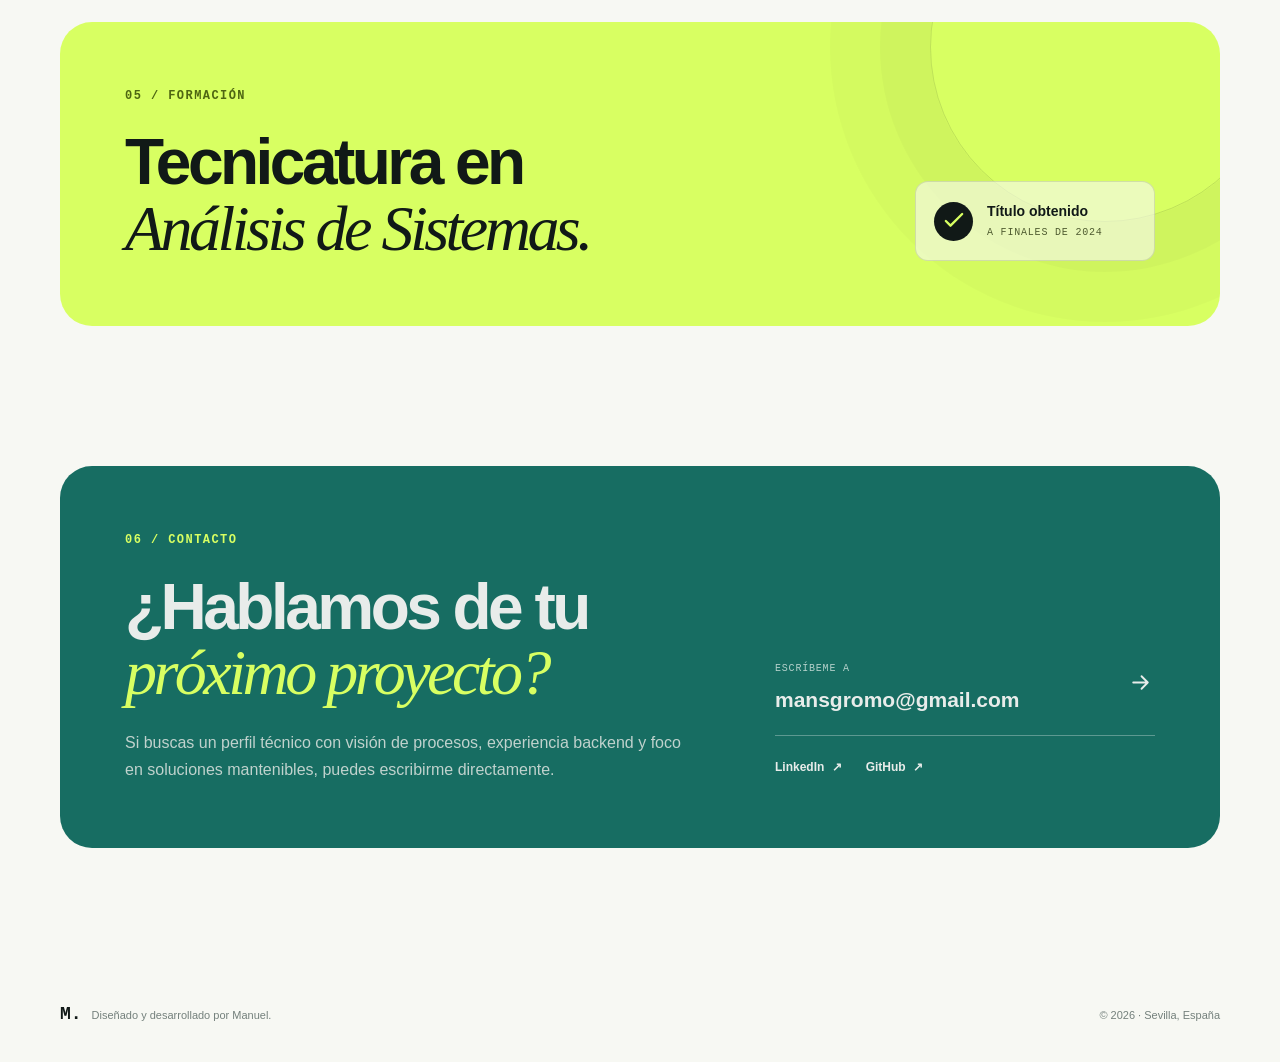
==== commit a7e250ed: "CodeIgniter" ====
--- a/index.html
+++ b/index.html
@@ -3,36 +3,83 @@
 <head>
     <meta charset="utf-8">
     <meta name="viewport" content="width=device-width, initial-scale=1.0">
-    <title>Manuel — Analista Programador</title>
-    <meta name="description" content="Portfolio de Manuel, Analista Programador con experiencia en .NET, sistemas internos, APIs REST, bases de datos e informes.">
+    <title>Manuel Sgromo — Analista Programador .NET en Sevilla</title>
+    <meta name="description" content="Manuel Sgromo, Analista Programador especializado en .NET, C#, SQL Server y APIs REST. Desarrollo de sistemas internos, informes y soluciones de gestión. Sevilla, España.">
+    <meta name="author" content="Manuel Sgromo">
     <meta name="theme-color" content="#111917">
-    <meta property="og:type" content="website">
-    <meta property="og:title" content="Manuel — Analista Programador">
-    <meta property="og:description" content="Desarrollo backend, sistemas internos, APIs y soluciones de gestión con .NET.">
+    <meta property="og:type" content="profile">
+    <meta property="og:site_name" content="manuelsgromo.dev.ar">
+    <meta property="og:title" content="Manuel Sgromo — Analista Programador .NET">
+    <meta property="og:description" content="Desarrollo backend, sistemas internos, APIs REST y soluciones de gestión con .NET y SQL Server. Sevilla, España.">
+    <link rel="canonical" href="https://manuelsgromo.dev.ar/">
+    <meta property="og:url" content="https://manuelsgromo.dev.ar/">
+    <meta property="og:image" content="https://manuelsgromo.dev.ar/og-image.png">
+    <meta property="og:image:width" content="1200">
+    <meta property="og:image:height" content="630">
+    <meta property="og:image:alt" content="Manuel Sgromo — Analista Programador .NET">
+    <meta property="og:locale" content="es_ES">
+    <meta name="twitter:card" content="summary_large_image">
+    <meta name="twitter:title" content="Manuel Sgromo — Analista Programador .NET">
+    <meta name="twitter:description" content="Desarrollo backend, sistemas internos, APIs REST y soluciones de gestión con .NET y SQL Server. Sevilla, España.">
+    <meta name="twitter:image" content="https://manuelsgromo.dev.ar/og-image.png">
     <link rel="icon" href="favicon.svg" type="image/svg+xml">
+    <link rel="icon" type="image/png" sizes="32x32" href="favicon-32.png">
+    <link rel="apple-touch-icon" href="apple-touch-icon.png">
     <link rel="stylesheet" href="css/site.css">
+    
     <script type="application/ld+json">
     {
       "@context": "https://schema.org",
       "@type": "Person",
       "name": "Manuel Sgromo",
+      "givenName": "Manuel",
+      "familyName": "Sgromo",
       "jobTitle": "Analista Programador",
+      "description": "Analista Programador especializado en desarrollo backend con .NET, C#, SQL Server y APIs REST. Sistemas internos, informes y soluciones de gestión.",
       "url": "https://manuelsgromo.dev.ar",
+      "image": "https://manuelsgromo.dev.ar/og-image.png",
       "email": "mansgromo@gmail.com",
+      "nationality": {
+        "@type": "Country",
+        "name": "Argentina"
+      },
       "sameAs": [
         "https://www.linkedin.com/in/manuelsgromo/",
         "https://github.com/Msgromo"
       ],
       "worksFor": {
         "@type": "Organization",
-        "name": "Aplicaciones Estadísticas y Consultoría"
+        "name": "Aplicaciones Estadísticas y Consultoría",
+        "location": {
+          "@type": "Place",
+          "address": {
+            "@type": "PostalAddress",
+            "addressLocality": "Sevilla",
+            "addressRegion": "Andalucía",
+            "addressCountry": "ES"
+          }
+        }
+      },
+      "alumniOf": {
+        "@type": "EducationalOrganization",
+        "name": "Instituto Superior de Enseñanza Técnica (ISET)",
+        "address": {
+          "@type": "PostalAddress",
+          "addressLocality": "Mar del Plata",
+          "addressCountry": "AR"
+        }
       },
       "address": {
         "@type": "PostalAddress",
         "addressLocality": "Sevilla",
+        "addressRegion": "Andalucía",
         "addressCountry": "ES"
       },
-      "knowsAbout": [".NET", "C#", "ASP.NET", "Razor Pages", "SQL Server", "PostgreSQL", "APIs REST", "Entity Framework Core", "Docker"]
+      "knowsLanguage": [
+        { "@type": "Language", "name": "Español" },
+        { "@type": "Language", "name": "Inglés" }
+      ],
+      "knowsAbout": [".NET", "C#", "VB.NET", "ASP.NET", "Razor Pages", "SQL Server", "PostgreSQL", "APIs REST", "Entity Framework Core", "Docker", "Análisis de datos", "Optimización de precios"]
     }
     </script>
 </head>
@@ -309,7 +356,7 @@
                             <li>VB</li>
                             <li>C#</li>
                             <li>PHP</li>
-                            <li>CODEIGNITER</li>
+                            <li>CodeIgniter</li>
                             <li>.NET</li>
                             <li>ASP.NET</li>
                             <li>APIs REST</li>
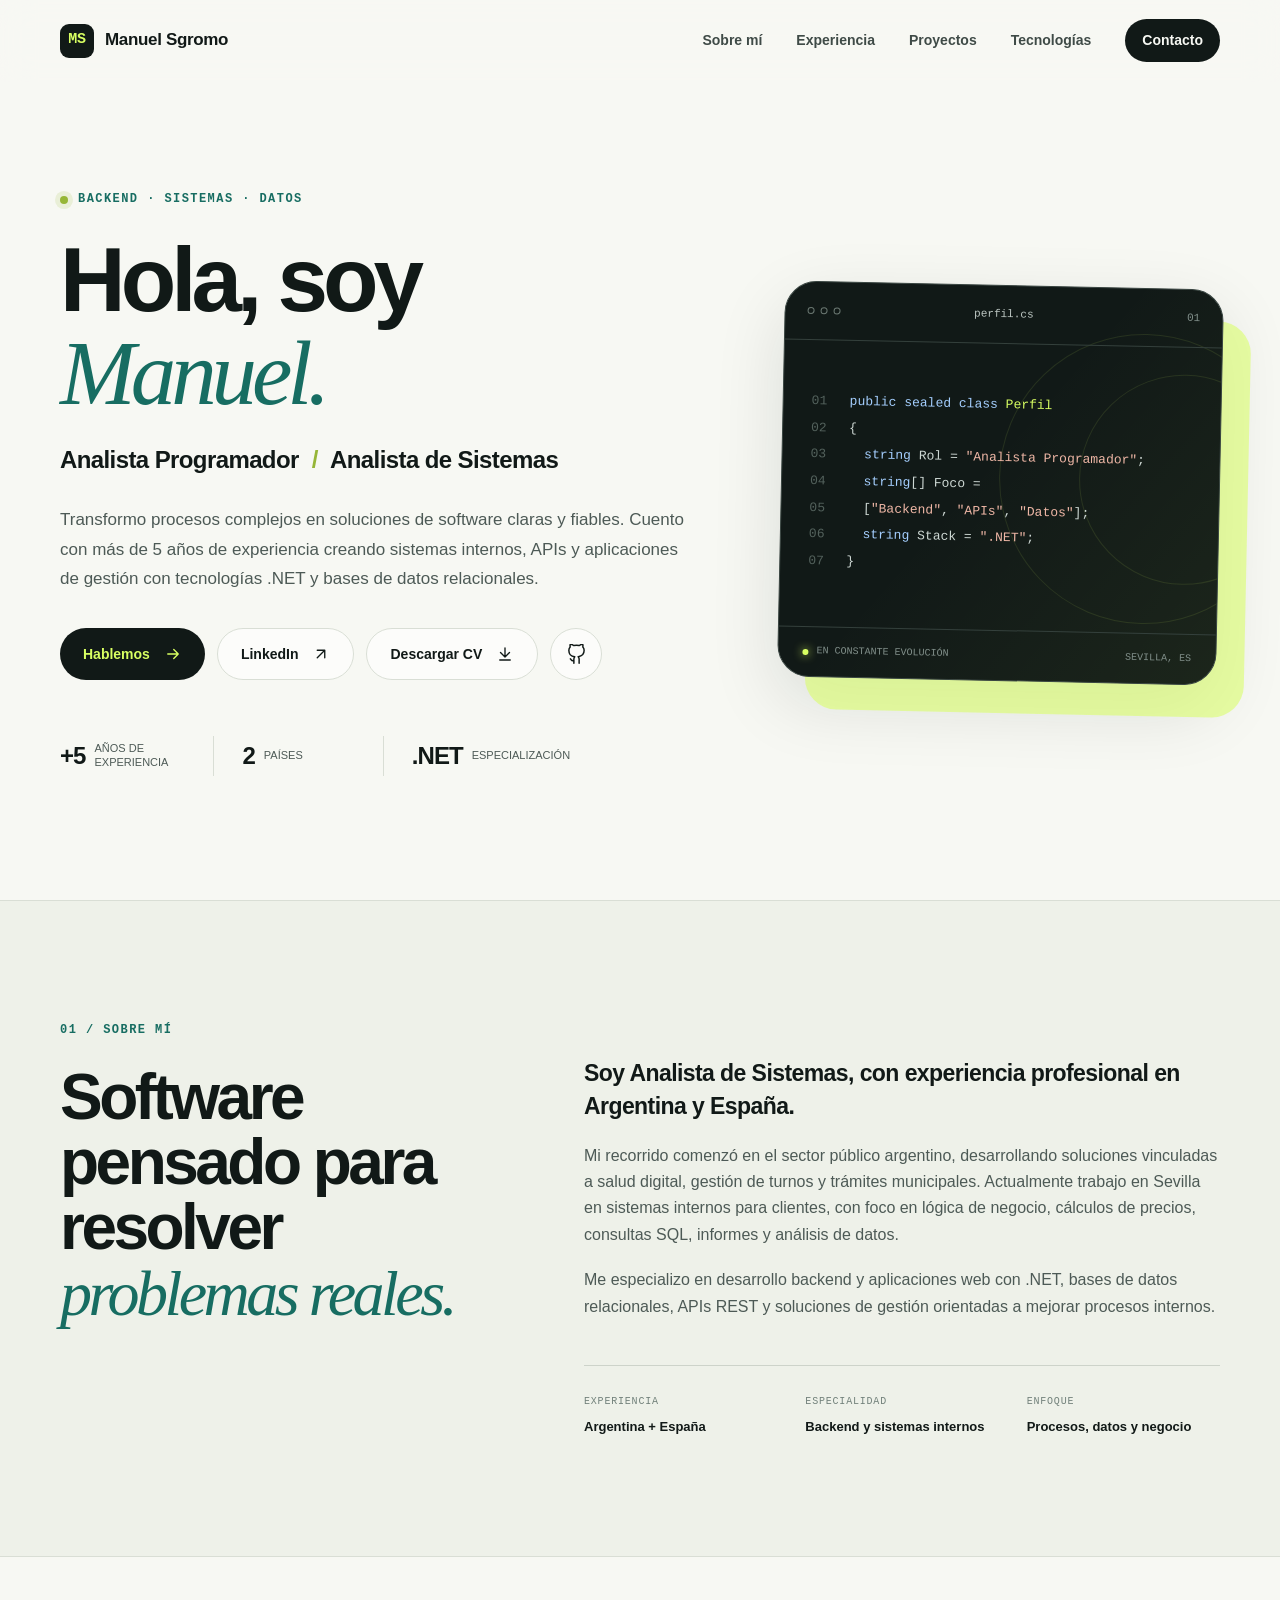
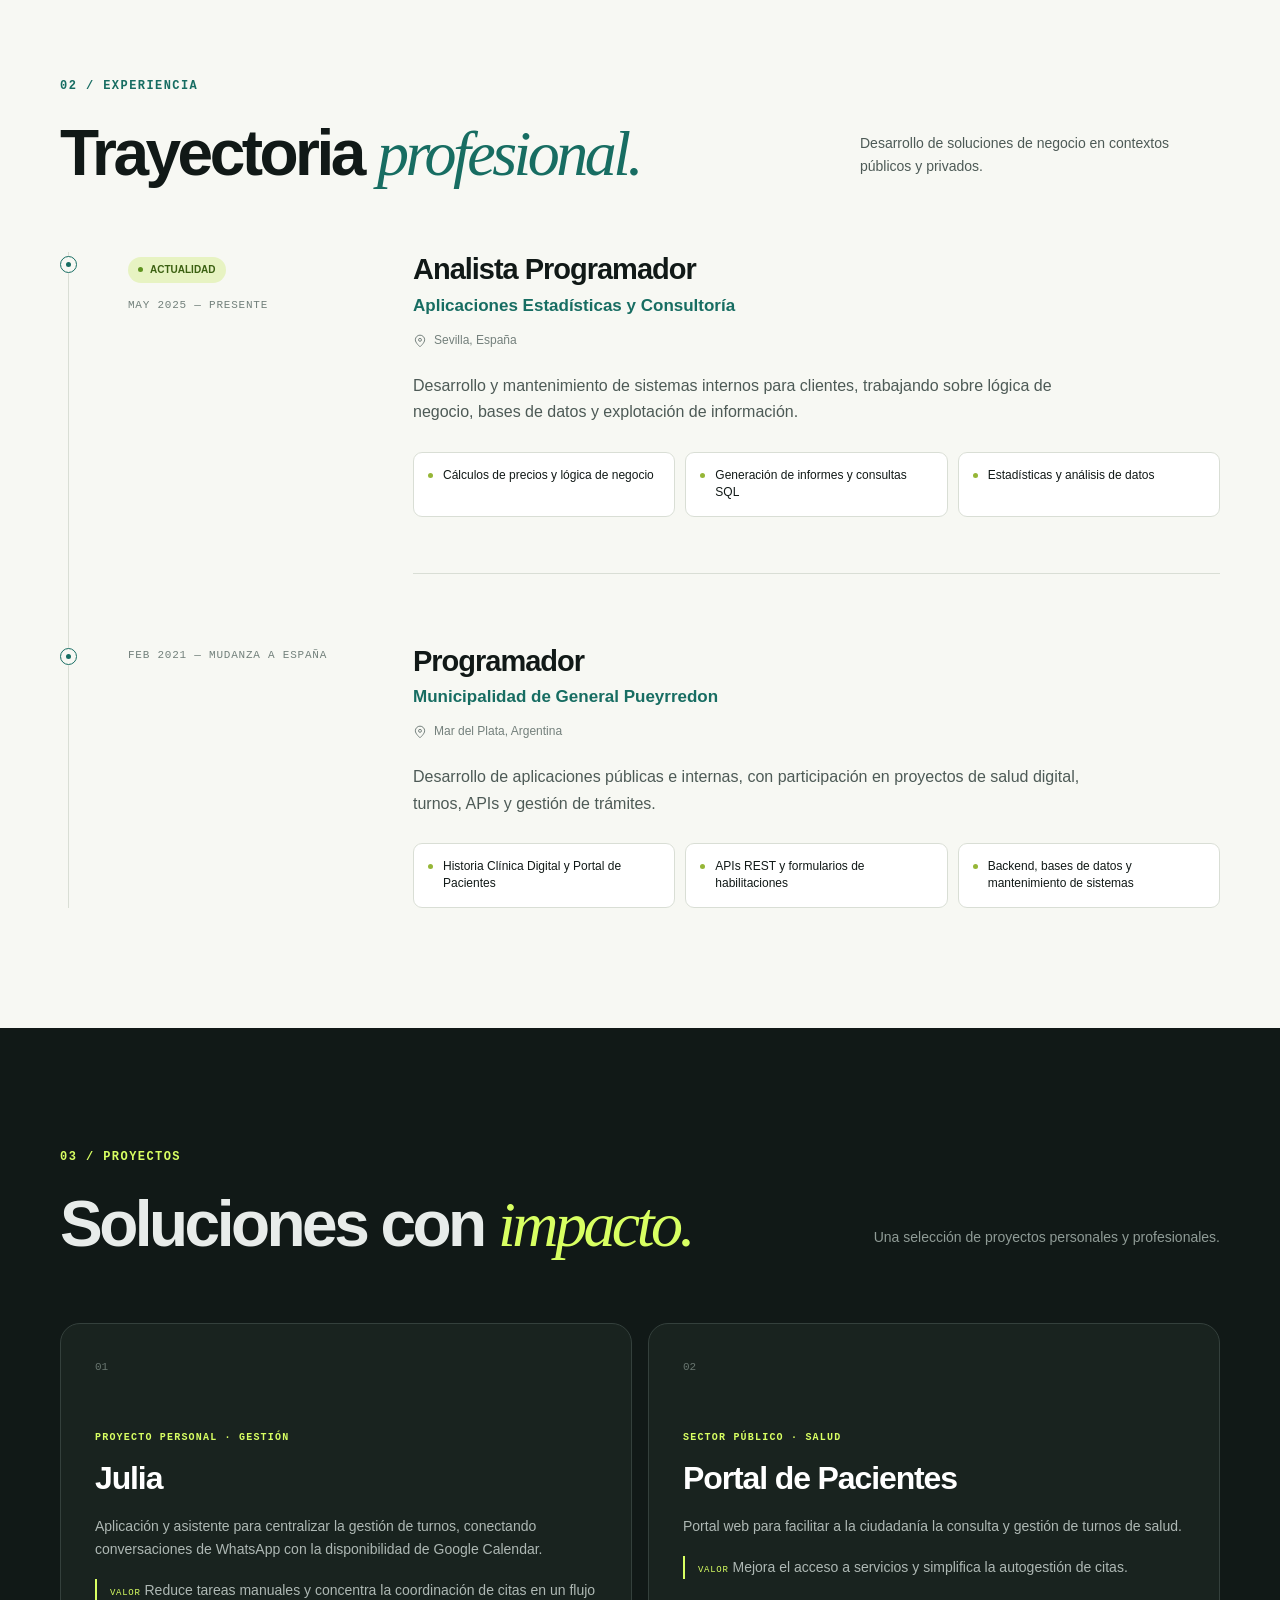
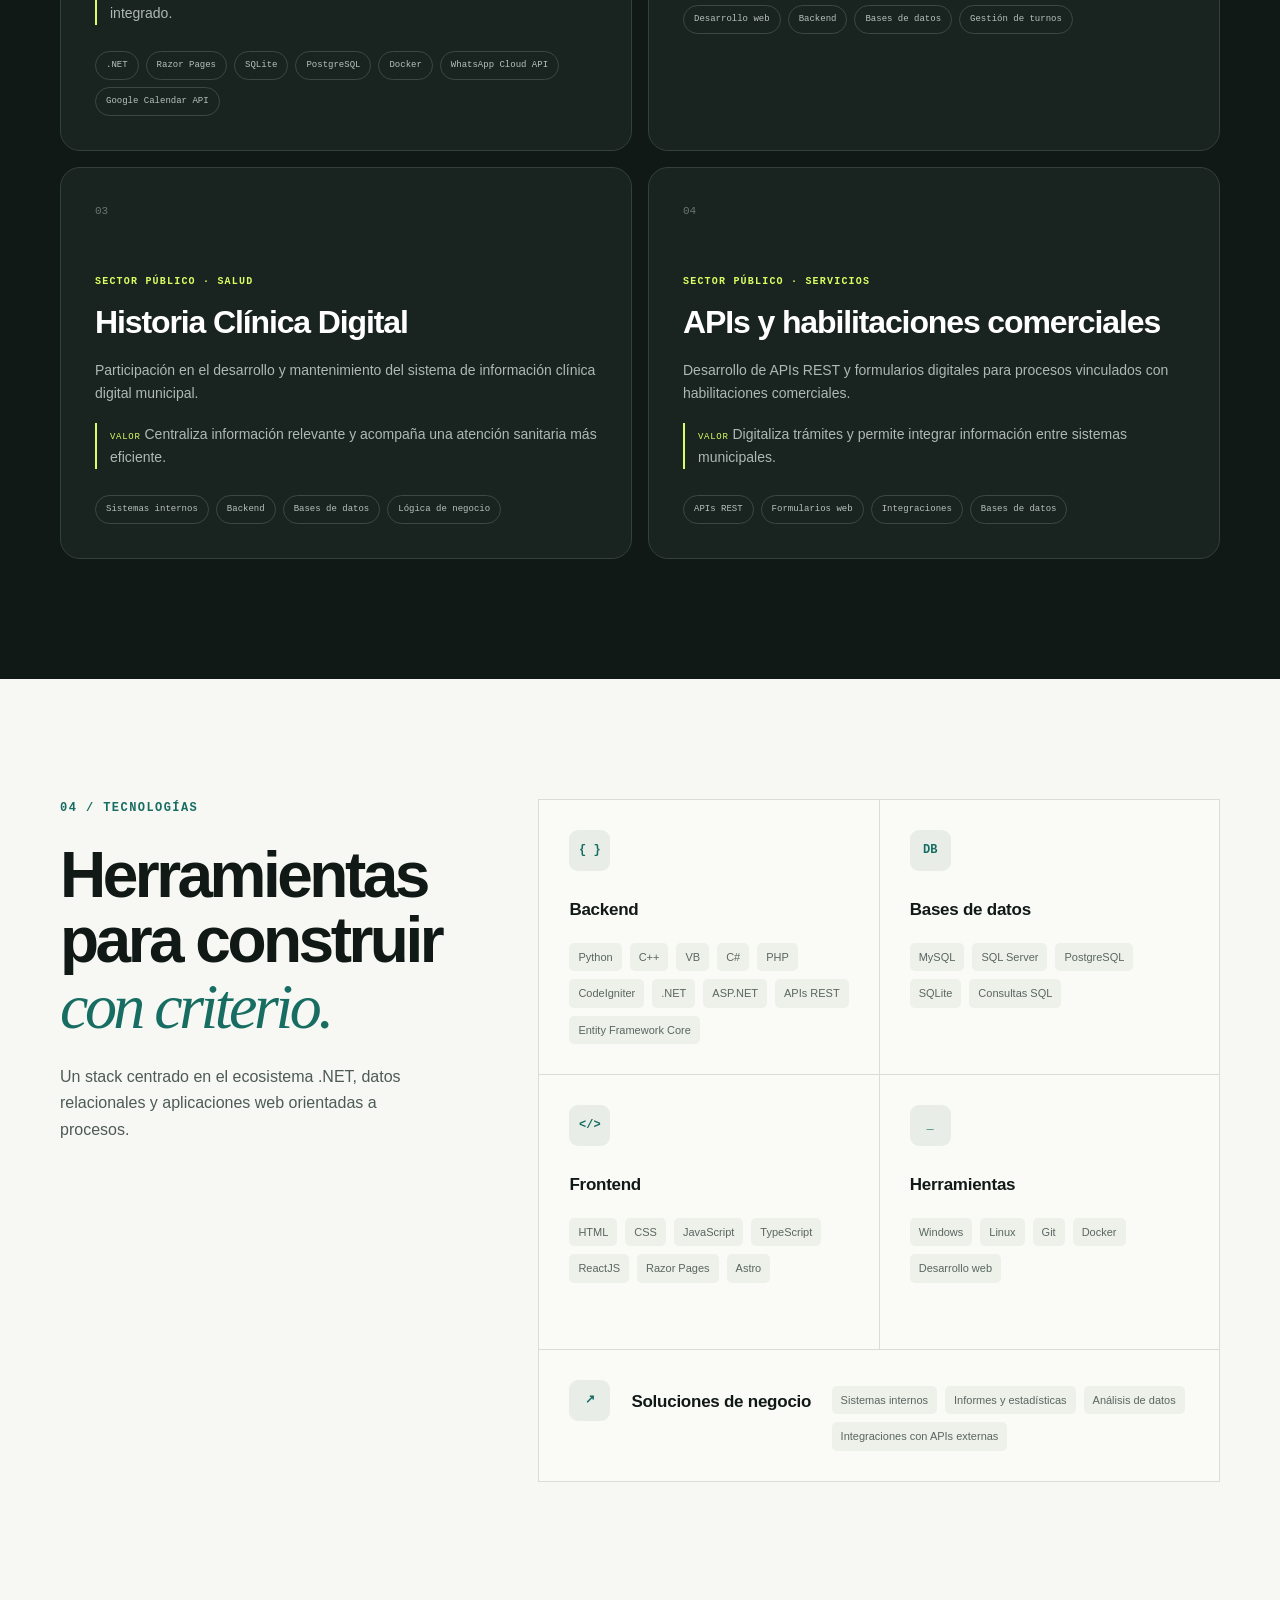
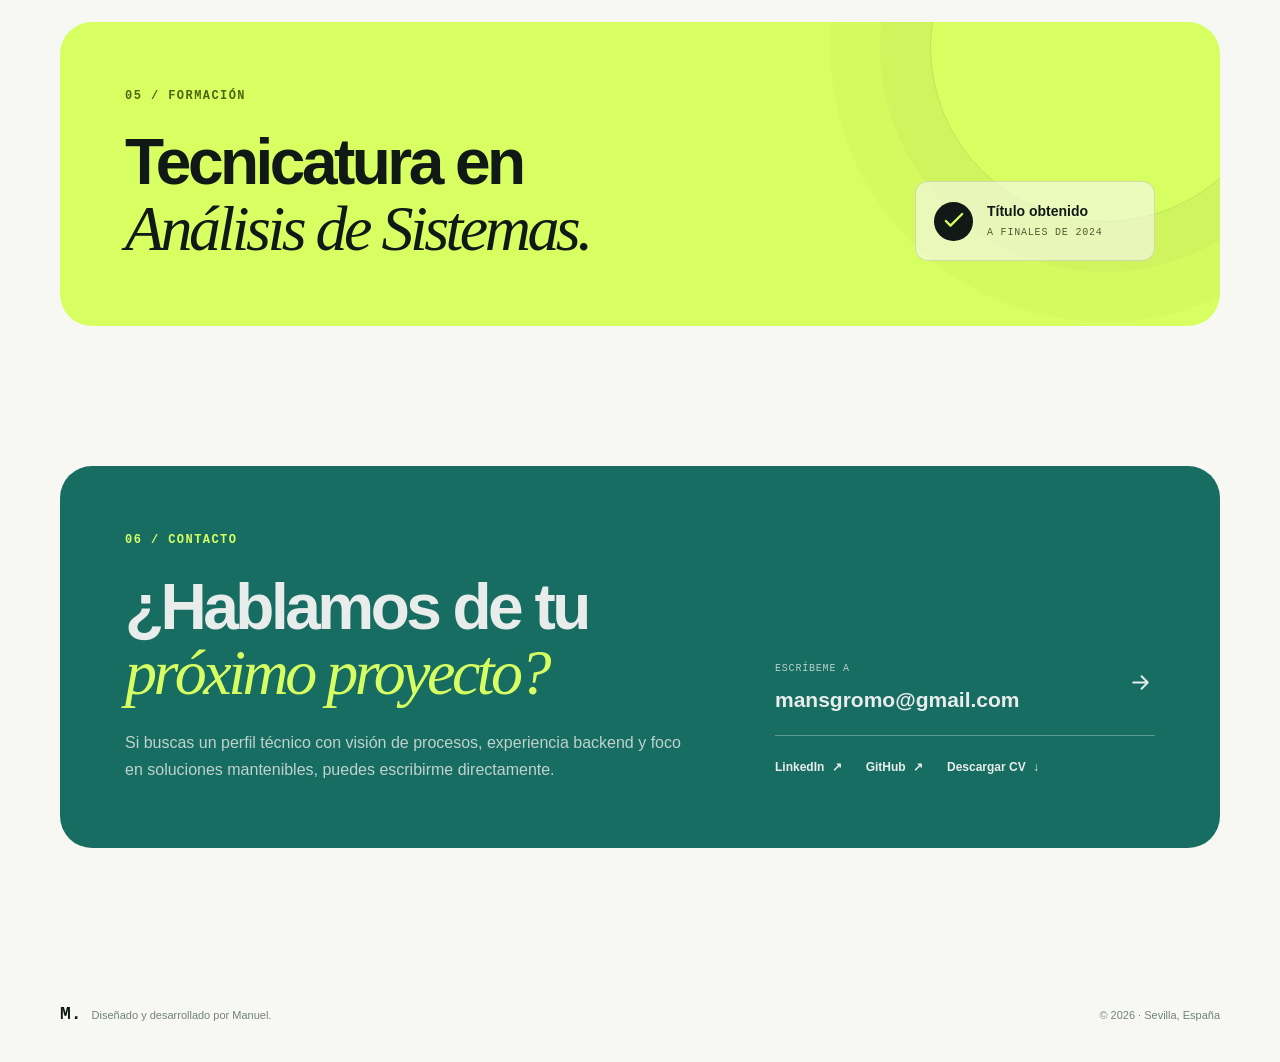
==== commit ae5f5fac: "adding cv download" ====
--- a/index.html
+++ b/index.html
@@ -133,6 +133,12 @@
                                 <path d="M7 17 17 7M7 7h10v10"></path>
                             </svg>
                         </a>
+                        <a class="button button-secondary" href="Manuel_Sgromo.pdf" download>
+                            Descargar CV
+                            <svg viewBox="0 0 24 24" aria-hidden="true">
+                                <path d="M12 4v12m-6-6 6 6 6-6M5 20h14"></path>
+                            </svg>
+                        </a>
                         <a class="icon-button" href="https://github.com/Msgromo" target="_blank" rel="noreferrer" aria-label="Perfil de GitHub de Manuel">
                             <svg viewBox="0 0 24 24" aria-hidden="true">
                                 <path d="M15 22v-4a4.8 4.8 0 0 0-1-3.5c3.28-.36 6.72-1.61 6.72-7.25A5.65 5.65 0 0 0 19.22 3.3 5.3 5.3 0 0 0 19.08.3S17.9-.08 15 1.8a13.4 13.4 0 0 0-6 0C6.1-.08 4.92.3 4.92.3a5.3 5.3 0 0 0-.14 3A5.65 5.65 0 0 0 3.28 7.3c0 5.6 3.44 6.85 6.72 7.25A4.8 4.8 0 0 0 9 18v4M9 19c-3 .92-3-1.5-4-2"></path>
@@ -442,6 +448,7 @@
                             <div class="social-links">
                                 <a href="https://www.linkedin.com/in/manuelsgromo/" target="_blank" rel="noreferrer">LinkedIn <span>↗</span></a>
                                 <a href="https://github.com/Msgromo" target="_blank" rel="noreferrer">GitHub <span>↗</span></a>
+                                <a href="Manuel_Sgromo.pdf" download>Descargar CV <span>↓</span></a>
                             </div>
                         </div>
                     </div>
